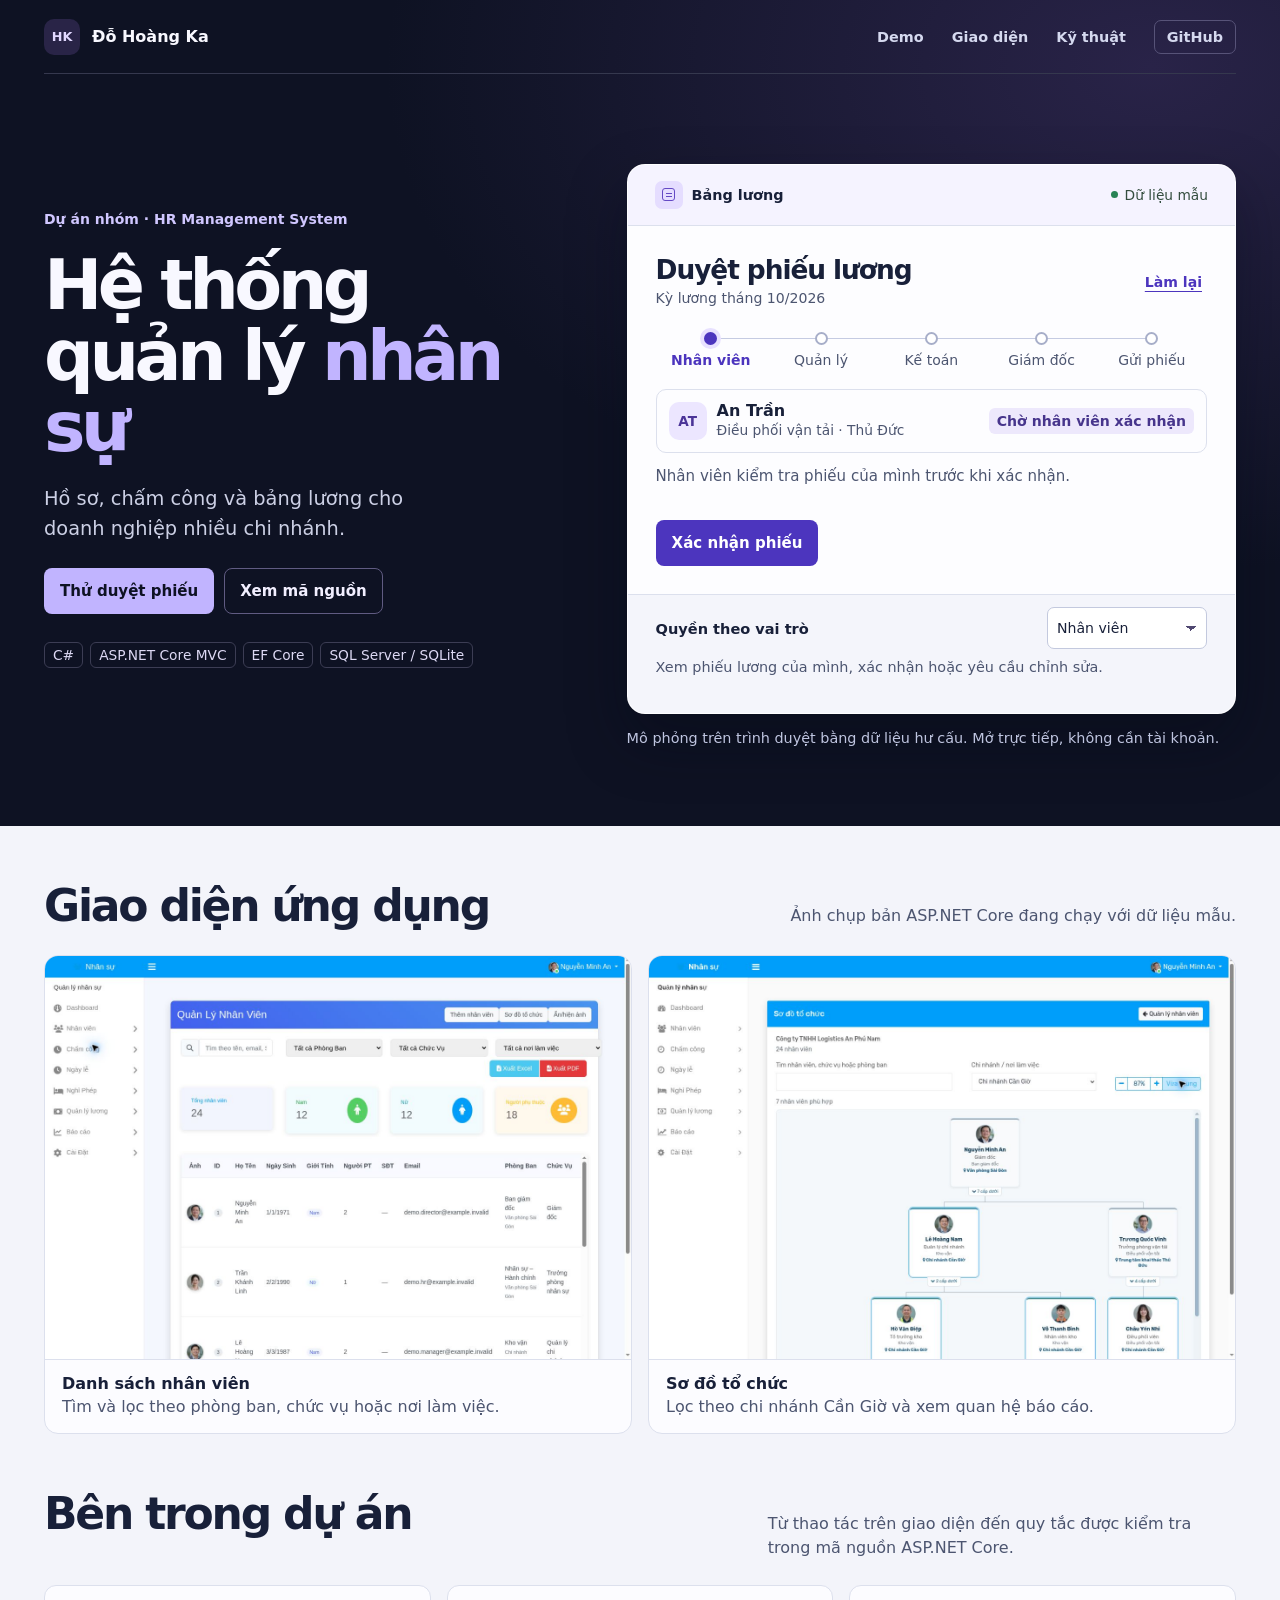
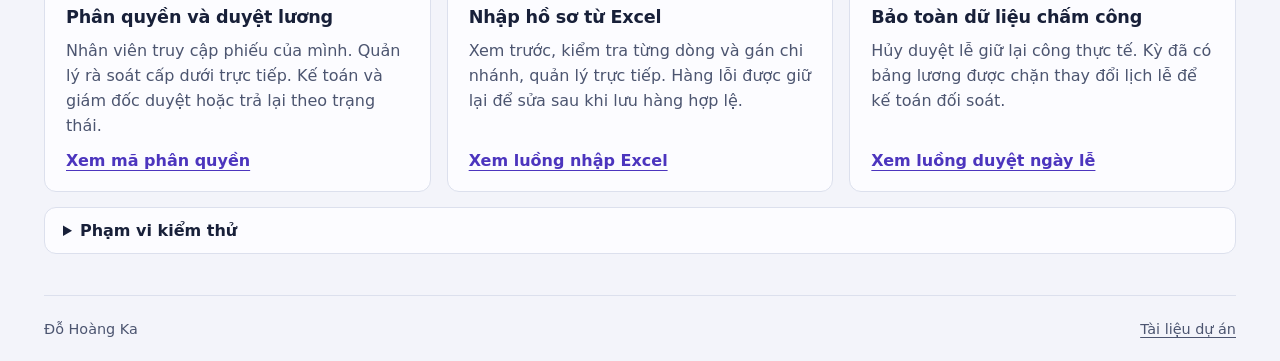
==== portfolio/index.html @ 3103de8d "Add redesigned CV portfolio and working HR screenshots" ====
<!doctype html>
<html lang="vi">
<head>
  <meta charset="utf-8">
  <meta name="viewport" content="width=device-width, initial-scale=1">
  <meta name="description" content="Dự án HR Management System của nhóm có Đỗ Hoàng Ka. Trải nghiệm luồng duyệt bảng lương và xem cách triển khai trên ASP.NET Core.">
  <meta name="theme-color" content="#0e1223">
  <title>HR Management System · Đỗ Hoàng Ka</title>
  <link rel="stylesheet" href="./style.css">
  <script defer src="./demo.js"></script>
</head>
<body>
  <a class="skip" href="#main">Đến nội dung</a>
  <div class="intro">
    <header class="topbar wrap">
      <a class="signature" href="#main"><span aria-hidden="true">HK</span> Đỗ Hoàng Ka</a>
      <nav aria-label="Điều hướng">
        <a href="#demo">Demo</a>
        <a href="#screens">Giao diện</a>
        <a href="#technical">Kỹ thuật</a>
        <a class="nav-source" href="https://github.com/KAHOCCODE/HRManagementSystem/tree/fix/hr-role-audit">GitHub</a>
      </nav>
    </header>

    <main class="hero wrap" id="main">
      <section class="project" aria-labelledby="title">
        <p class="eyebrow">Dự án nhóm · HR Management System</p>
        <h1 id="title">Hệ thống<br>quản lý <span>nhân sự</span></h1>
        <p class="lead">Hồ sơ, chấm công và bảng lương cho doanh nghiệp nhiều chi nhánh.</p>
        <div class="actions">
          <a class="button primary" href="#advance">Thử duyệt phiếu</a>
          <a class="button outlined" href="https://github.com/KAHOCCODE/HRManagementSystem/tree/fix/hr-role-audit">Xem mã nguồn</a>
        </div>
        <ul class="stack" aria-label="Công nghệ">
          <li>C#</li><li>ASP.NET Core MVC</li><li>EF Core</li><li>SQL Server / SQLite</li>
        </ul>
      </section>

      <section class="console" id="demo" aria-labelledby="demo-title">
        <div class="console-top">
          <h2 id="demo-title"><span class="app-icon" aria-hidden="true"><i></i></span> Bảng lương</h2>
          <span class="sample"><span aria-hidden="true"></span> Dữ liệu mẫu</span>
        </div>
        <div class="console-body">
          <div class="console-heading">
            <div><h3>Duyệt phiếu lương</h3><p>Kỳ lương tháng 10/2026</p></div>
            <button class="text-button" type="button" id="restart">Làm lại</button>
          </div>
          <ol class="steps" aria-label="Các bước duyệt lương" id="steps">
            <li aria-current="step"><span class="step-dot" aria-hidden="true"></span>Nhân viên</li>
            <li><span class="step-dot" aria-hidden="true"></span>Quản lý</li>
            <li><span class="step-dot" aria-hidden="true"></span>Kế toán</li>
            <li><span class="step-dot" aria-hidden="true"></span>Giám đốc</li>
            <li><span class="step-dot" aria-hidden="true"></span>Gửi phiếu</li>
          </ol>
          <div class="pay-card">
            <div class="person"><span class="avatar" aria-hidden="true">AT</span><div><strong>An Trần</strong><p>Điều phối vận tải · Thủ Đức</p></div></div>
            <span class="status" id="status">Chờ nhân viên xác nhận</span>
          </div>
          <p id="transition-note" class="transition" aria-live="polite">Nhân viên kiểm tra phiếu của mình trước khi xác nhận.</p>
          <div class="actions controls">
            <button class="button primary" type="button" id="advance">Xác nhận phiếu</button>
            <button class="button secondary" type="button" id="send-back" hidden>Trả lại</button>
          </div>
        </div>
        <div class="role-panel">
          <label for="role">Quyền theo vai trò</label>
          <select id="role"><option value="employee">Nhân viên</option><option value="manager">Quản lý trực tiếp</option><option value="payroll">Kế toán lương</option><option value="director">Giám đốc</option><option value="hr">Nhân sự</option></select>
          <p id="role-description" aria-live="polite">Xem phiếu lương của mình, xác nhận hoặc yêu cầu chỉnh sửa.</p>
        </div>
      </section>
      <p class="demo-caption">Mô phỏng trên trình duyệt bằng dữ liệu hư cấu. Mở trực tiếp, không cần tài khoản.</p>
    </main>
  </div>

  <section class="gallery wrap" id="screens" aria-labelledby="screens-title">
    <div class="section-header">
      <h2 id="screens-title">Giao diện ứng dụng</h2>
      <p>Ảnh chụp bản ASP.NET Core đang chạy với dữ liệu mẫu.</p>
    </div>
    <div class="screens-grid">
      <figure>
        <a href="./screenshots/employees.jpg" target="_blank" rel="noopener">
          <img src="./screenshots/employees.jpg" width="1348" height="926" loading="lazy" alt="Mở ảnh danh sách nhân viên, có bộ lọc phòng ban, chức vụ và nơi làm việc">
        </a>
        <figcaption><strong>Danh sách nhân viên</strong><span>Tìm và lọc theo phòng ban, chức vụ hoặc nơi làm việc.</span></figcaption>
      </figure>
      <figure>
        <a href="./screenshots/organization.jpg" target="_blank" rel="noopener">
          <img src="./screenshots/organization.jpg" width="1348" height="926" loading="lazy" alt="Mở ảnh sơ đồ phân cấp đã lọc theo chi nhánh Cần Giờ">
        </a>
        <figcaption><strong>Sơ đồ tổ chức</strong><span>Lọc theo chi nhánh Cần Giờ và xem quan hệ báo cáo.</span></figcaption>
      </figure>
    </div>
  </section>

  <section class="technical wrap" id="technical" aria-labelledby="technical-title">
    <div class="section-header">
      <h2 id="technical-title">Bên trong dự án</h2>
      <p>Từ thao tác trên giao diện đến quy tắc được kiểm tra trong mã nguồn ASP.NET Core.</p>
    </div>
    <div class="notes-grid">
      <article>
        <h3>Phân quyền và duyệt lương</h3>
        <p>Nhân viên truy cập phiếu của mình. Quản lý rà soát cấp dưới trực tiếp. Kế toán và giám đốc duyệt hoặc trả lại theo trạng thái.</p>
        <a href="https://github.com/KAHOCCODE/HRManagementSystem/blob/fix/hr-role-audit/HRManagementSystem/Authorization/PayrollAccess.cs">Xem mã phân quyền</a>
      </article>
      <article>
        <h3>Nhập hồ sơ từ Excel</h3>
        <p>Xem trước, kiểm tra từng dòng và gán chi nhánh, quản lý trực tiếp. Hàng lỗi được giữ lại để sửa sau khi lưu hàng hợp lệ.</p>
        <a href="https://github.com/KAHOCCODE/HRManagementSystem/blob/fix/hr-role-audit/HRManagementSystem/Controllers/EmployeeImportController.cs">Xem luồng nhập Excel</a>
      </article>
      <article>
        <h3>Bảo toàn dữ liệu chấm công</h3>
        <p>Hủy duyệt lễ giữ lại công thực tế. Kỳ đã có bảng lương được chặn thay đổi lịch lễ để kế toán đối soát.</p>
        <a href="https://github.com/KAHOCCODE/HRManagementSystem/blob/fix/hr-role-audit/HRManagementSystem/ApiControllers/HolidayManagerApiController.cs">Xem luồng duyệt ngày lễ</a>
      </article>
    </div>
    <details class="project-note">
      <summary>Phạm vi kiểm thử</summary>
      <p>Ứng dụng được kiểm tra trên cơ sở dữ liệu mẫu với 81 lượt mở trang theo 5 vai trò. Các luồng gồm nhập Excel, duyệt ngày lễ và duyệt lương. Đổi chi nhánh hoặc mức lương giữa tháng hiện cần kế toán đối soát trước khi tính.</p>
    </details>
  </section>
  <footer class="wrap footer"><span>Đỗ Hoàng Ka</span><a href="https://github.com/KAHOCCODE/HRManagementSystem/tree/fix/hr-role-audit#portfolio-walkthrough">Tài liệu dự án</a></footer>
</body>
</html>
---- portfolio/style.css ----
:root {
  color-scheme: light;
  font-family: "Segoe UI", system-ui, sans-serif;
  --page: #f3f4fa;
  --navy: #0e1223;
  --ink: #182039;
  --muted: #4c5570;
  --line: #dce0ed;
  --violet: #4c35be;
  --lilac: #c1b4ff;
  background: var(--page);
  color: var(--ink);
}
* { box-sizing: border-box; }
[hidden] { display: none !important; }
body { margin: 0; }
a { color: inherit; text-underline-offset: .24em; }
button, select { font: inherit; }
button { cursor: pointer; }
p { line-height: 1.56; }
:focus-visible { outline: 3px solid #8b65f2; outline-offset: 4px; }
.skip { position: absolute; left: 12px; top: -90px; z-index: 2; background: white; color: var(--ink); padding: 12px 16px; }
.skip:focus { top: 12px; }
.wrap { width: min(1240px, calc(100% - 88px)); margin-inline: auto; }

.intro {
  color: #f8f8ff;
  background: radial-gradient(ellipse at 90% 8%, #292348 0%, transparent 47%), var(--navy);
}
.topbar, .footer { display: flex; align-items: center; justify-content: space-between; gap: 18px; }
.topbar { min-height: 74px; border-bottom: 1px solid #35384e; }
.signature, nav { display: flex; align-items: center; gap: 12px; }
.signature { white-space: nowrap; font-weight: 720; text-decoration: none; }
.signature > span { display: grid; place-items: center; width: 36px; height: 36px; border-radius: 10px; background: #292447; color: #e1d8ff; font-size: .8rem; }
nav { gap: clamp(12px, 3vw, 28px); }
nav a { color: #d5d9ef; text-decoration: none; font-size: .9rem; font-weight: 600; }
nav a:hover { color: white; text-decoration: underline; }
.nav-source { border: 1px solid #575378; border-radius: 7px; padding: 8px 12px; }

.hero { display: grid; grid-template-columns: minmax(0, .83fr) minmax(0, 1fr); column-gap: clamp(30px, 6vw, 92px); align-items: center; padding-block: clamp(50px, 7vw, 96px) clamp(43px, 6vw, 77px); }
.project { padding-block: 12px; }
.eyebrow { color: #d0c7ff; margin: 0 0 18px; font-size: .875rem; font-weight: 650; }
h1, h2, h3, .person p { margin: 0; }
h1 { font-size: clamp(3.25rem, 5.45vw, 5.4rem); font-weight: 780; letter-spacing: -.065em; line-height: 1.02; }
h1 span { color: var(--lilac); }
.lead { max-width: 31ch; margin-block: 22px 24px; color: #ccd0e5; font-size: clamp(1.02rem, 1.55vw, 1.21rem); }
.actions { display: flex; flex-wrap: wrap; gap: 10px; align-items: center; }
.button { display: inline-flex; justify-content: center; align-items: center; min-height: 46px; border: 1px solid transparent; border-radius: 8px; padding: 10px 15px; font-weight: 680; font-size: .94rem; text-decoration: none; }
.project .primary { background: var(--lilac); color: var(--navy); }
.project .primary:hover { background: #d5cbff; }
.outlined { color: #f2efff; border-color: #605b82; background: transparent; }
.outlined:hover { background: #28233e; }
.stack { margin: 28px 0 0; padding: 0; list-style: none; display: flex; flex-wrap: wrap; gap: 7px; }
.stack li { color: #ddd9f4; border: 1px solid #3c3d54; border-radius: 6px; padding: 4px 8px; font-size: .86rem; }

.console { min-width: 0; color: var(--ink); background: #fdfdff; border: 1px solid #ffffff45; border-radius: 18px; overflow: hidden; box-shadow: 0 26px 58px #0608175e; scroll-margin-top: 18px; }
.console-top, .console-heading, .pay-card, .person, .sample { display: flex; align-items: center; }
.console-top, .console-heading, .pay-card { justify-content: space-between; gap: 14px; }
.console-top { min-height: 61px; padding-inline: clamp(16px, 3vw, 27px); border-bottom: 1px solid var(--line); background: #f5f3ff; }
.console-top h2 { display: inline-flex; align-items: center; gap: 9px; font-size: .9rem; font-weight: 720; }
.app-icon { display: grid; place-items: center; width: 28px; height: 28px; background: #e5ddff; border-radius: 7px; }
.app-icon i { display: block; width: 13px; height: 13px; border: 1.5px solid #6449c5; border-radius: 3px; }
.app-icon i::after { content: ""; display: block; width: 6px; margin: 4px auto 0; border-top: 1.5px solid #6449c5; box-shadow: 0 3px #6449c5; }
.sample { color: #344d3f; gap: 7px; font-size: .86rem; white-space: nowrap; }
.sample span { width: 7px; height: 7px; border-radius: 50%; background: #288355; }
.console-body, .role-panel { padding: clamp(17px, 3vw, 28px); }
.console-heading h3 { font-size: clamp(1.25rem, 2.2vw, 1.65rem); letter-spacing: -.04em; }
.console-heading p { color: var(--muted); margin: 3px 0 0; font-size: .88rem; }
.text-button { background: none; border: 0; color: var(--violet); font-size: .88rem; font-weight: 650; min-height: 44px; padding: 5px; text-decoration: underline; text-underline-offset: 4px; white-space: nowrap; }

.steps { margin: 22px 0 20px; padding: 0; list-style: none; display: grid; grid-template-columns: repeat(5, minmax(0, 1fr)); }
.steps li { position: relative; display: flex; flex-direction: column; align-items: center; text-align: center; gap: 7px; padding-inline: 2px; color: var(--muted); font-size: .875rem; line-height: 1.23; }
.step-dot { position: relative; z-index: 1; display: block; width: 13px; height: 13px; border: 2px solid #a7aec9; border-radius: 50%; background: white; }
.steps li:not(:last-child)::after { position: absolute; top: 6px; left: 50%; width: 100%; height: 1px; content: ""; background: #c5cbe2; }
.steps li[aria-current] { color: var(--violet); font-weight: 730; }
.steps li[aria-current] .step-dot { border-color: var(--violet); background: var(--violet); box-shadow: 0 0 0 4px #e8e1ff; }
.steps li.is-complete .step-dot, .steps li.is-complete::after { background: var(--violet); border-color: var(--violet); }
.pay-card { padding: 11px 12px; border: 1px solid var(--line); border-radius: 10px; flex-wrap: wrap; }
.person { gap: 10px; }
.avatar { width: 38px; height: 38px; display: grid; place-items: center; flex: none; color: #4b3498; background: #ece6ff; border-radius: 10px; font-size: .85rem; font-weight: 750; }
.person p { color: var(--muted); font-size: .86rem; }
.status { display: inline-flex; align-items: center; padding: 5px 8px; color: #47358c; background: #ede8fc; border-radius: 6px; font-size: .88rem; font-weight: 670; }
.transition { margin: 12px 0; min-height: 2.85em; color: var(--muted); font-size: .94rem; }
.controls .primary { color: white; background: var(--violet); }
.controls .primary:hover { background: #3c299b; }
.controls .primary:disabled { opacity: .68; cursor: default; }
.secondary { color: var(--ink); border-color: #c7cde0; background: transparent; }
.secondary:hover { background: #ebe9f8; }

.role-panel { display: grid; grid-template-columns: minmax(0, 1fr) auto; align-items: center; gap: 7px 10px; padding-block: 12px 17px; background: #f4f5fb; border-top: 1px solid var(--line); }
.role-panel label { font-size: .91rem; font-weight: 700; }
.role-panel select { appearance: none; min-height: 42px; border-radius: 7px; border: 1px solid #c3c9de; padding: 7px 30px 7px 9px; color: var(--ink); font-size: .88rem; background: linear-gradient(45deg, transparent 50%, #504871 50%) right 15px center / 5px 5px no-repeat, linear-gradient(135deg, #504871 50%, transparent 50%) right 10px center / 5px 5px no-repeat, white; }
.role-panel p { grid-column: 1 / -1; min-height: 2.75em; margin: 0; color: var(--muted); font-size: .9rem; }
.demo-caption { grid-column: 2; margin: 13px 0 0; color: #bfc5e0; font-size: .9rem; }
.technical { padding-block: 54px 41px; }
.section-header { display: flex; justify-content: space-between; align-items: baseline; gap: 18px; margin-bottom: 24px; }
.section-header h2 { font-size: clamp(1.85rem, 4vw, 2.75rem); letter-spacing: -.05em; }
.section-header p { max-width: 46ch; margin: 0; color: var(--muted); }
.notes-grid { display: grid; grid-template-columns: repeat(3, 1fr); gap: 16px; }
.notes-grid article, .project-note { border: 1px solid var(--line); border-radius: 12px; background: #fcfcff; }
.notes-grid article { display: flex; flex-direction: column; gap: 12px; padding: 21px; }
.notes-grid article h3 { font-size: 1.1rem; letter-spacing: -.01em; }
.notes-grid article p, .project-note p { color: var(--muted); margin: 0; }
.notes-grid a { margin-top: auto; width: fit-content; color: var(--violet); font-weight: 660; }
.project-note { margin-top: 15px; }
.project-note summary { padding: 13px 18px; font-weight: 680; cursor: pointer; }
.project-note p { padding: 0 18px 15px; max-width: 92ch; }
.footer { min-height: 66px; border-top: 1px solid var(--line); color: var(--muted); font-size: .9rem; }
@media (max-width: 900px) {
  .wrap { width: calc(100% - 44px); }
  .hero { column-gap: 24px; }
  h1 { font-size: clamp(2.75rem, 6.25vw, 4rem); }
}
@media (max-width: 720px) {
  .hero { grid-template-columns: 1fr; row-gap: 18px; }
  .project { padding-top: 0; }
  .demo-caption { grid-column: 1; margin: 0; }
  .notes-grid { grid-template-columns: 1fr; }
  .section-header { display: block; }
  .section-header p { margin-top: 7px; }
}
@media (max-width: 420px) {
  .wrap { width: calc(100% - 28px); }
  .topbar { min-height: 62px; gap: 9px; }
  .signature { gap: 6px; }
  .signature > span { display: none; }
  nav { gap: 10px; }
  .nav-source { padding: 5px 7px; }
  .hero { padding-top: 36px; }
  .steps li { font-size: .78rem; }
}

.gallery { padding-top: 54px; }
.screens-grid { display: grid; grid-template-columns: repeat(2, minmax(0, 1fr)); gap: 16px; }
.screens-grid figure { margin: 0; overflow: hidden; border: 1px solid var(--line); border-radius: 14px; background: #fcfcff; }
.screens-grid a { display: block; }
.screens-grid img { display: block; width: 100%; height: auto; border-bottom: 1px solid var(--line); }
.screens-grid figcaption { padding: 14px 17px 17px; display: grid; gap: 4px; }
.screens-grid figcaption span { color: var(--muted); }
@media (max-width: 720px) {
  .screens-grid { grid-template-columns: 1fr; }
}
@media (max-width: 420px) {
  nav { gap: 7px; }
  nav a { font-size: .8rem; }
  .signature { font-size: .87rem; }
}
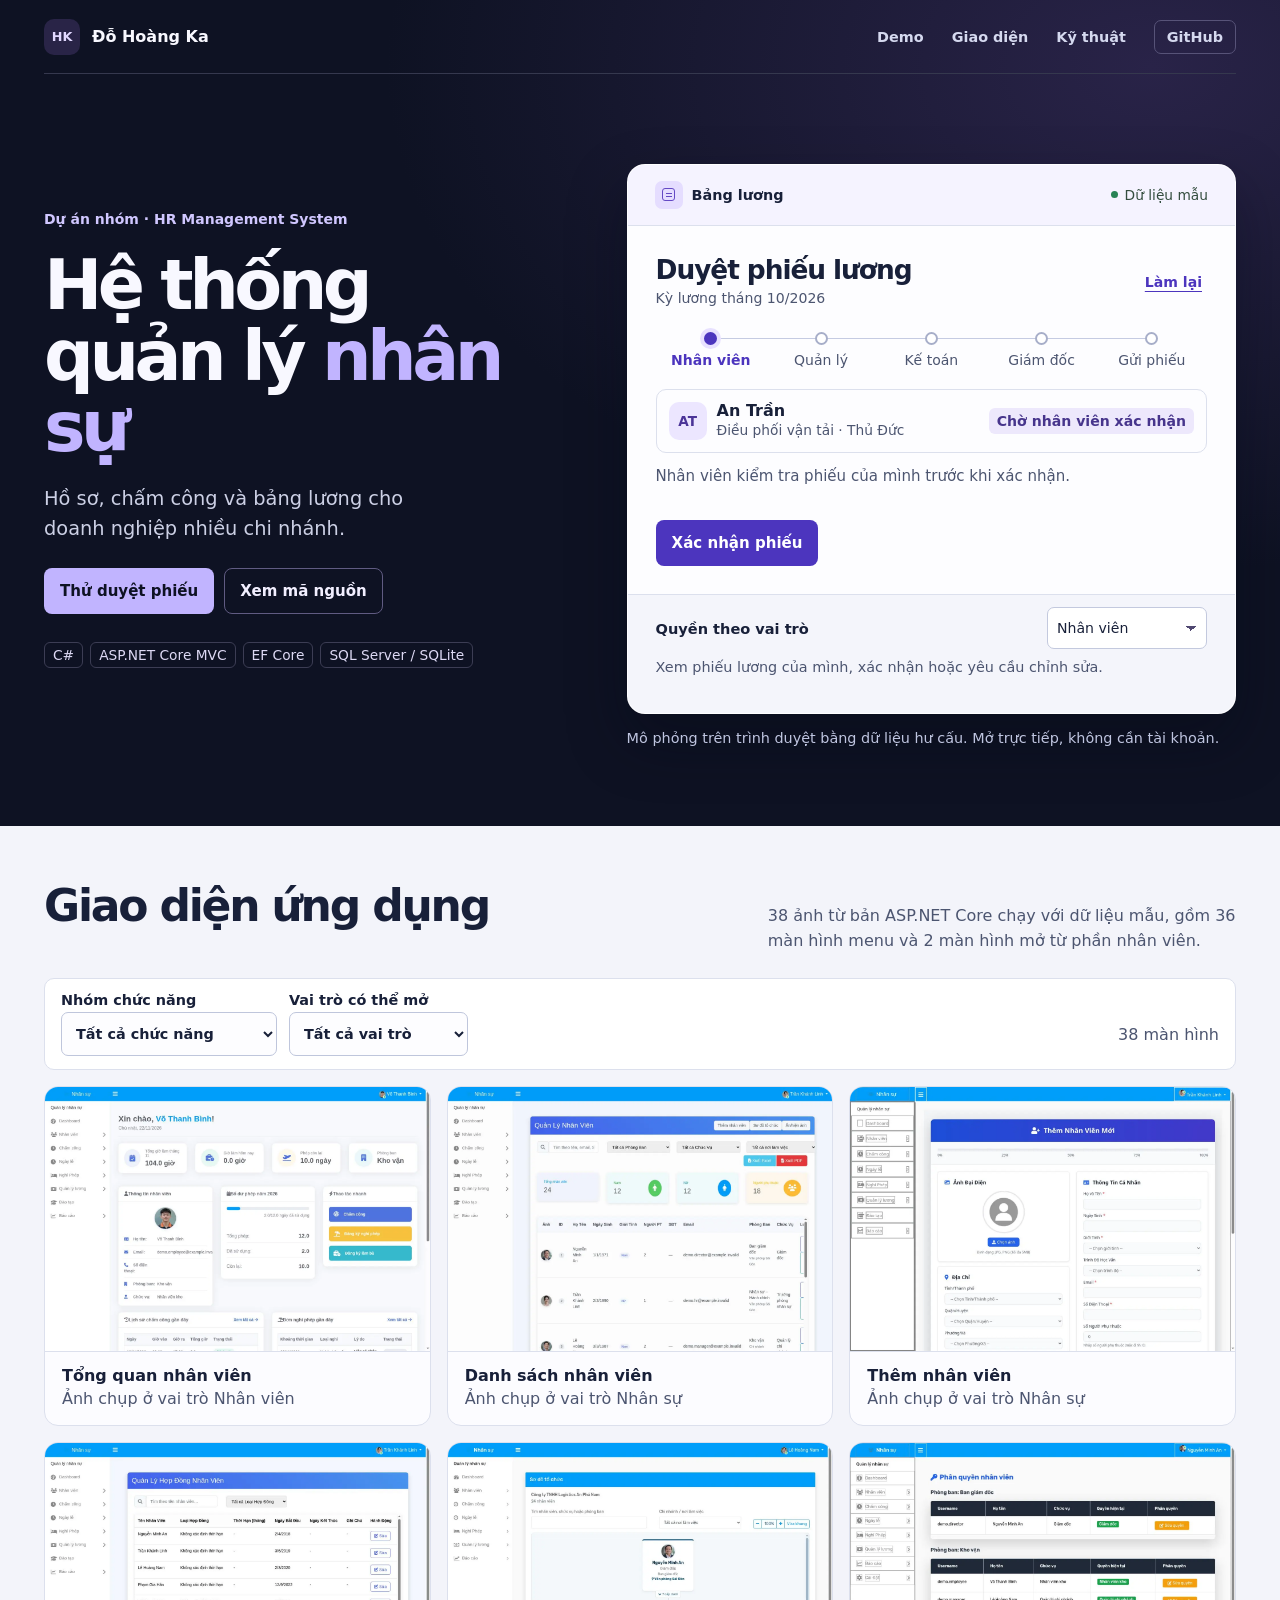
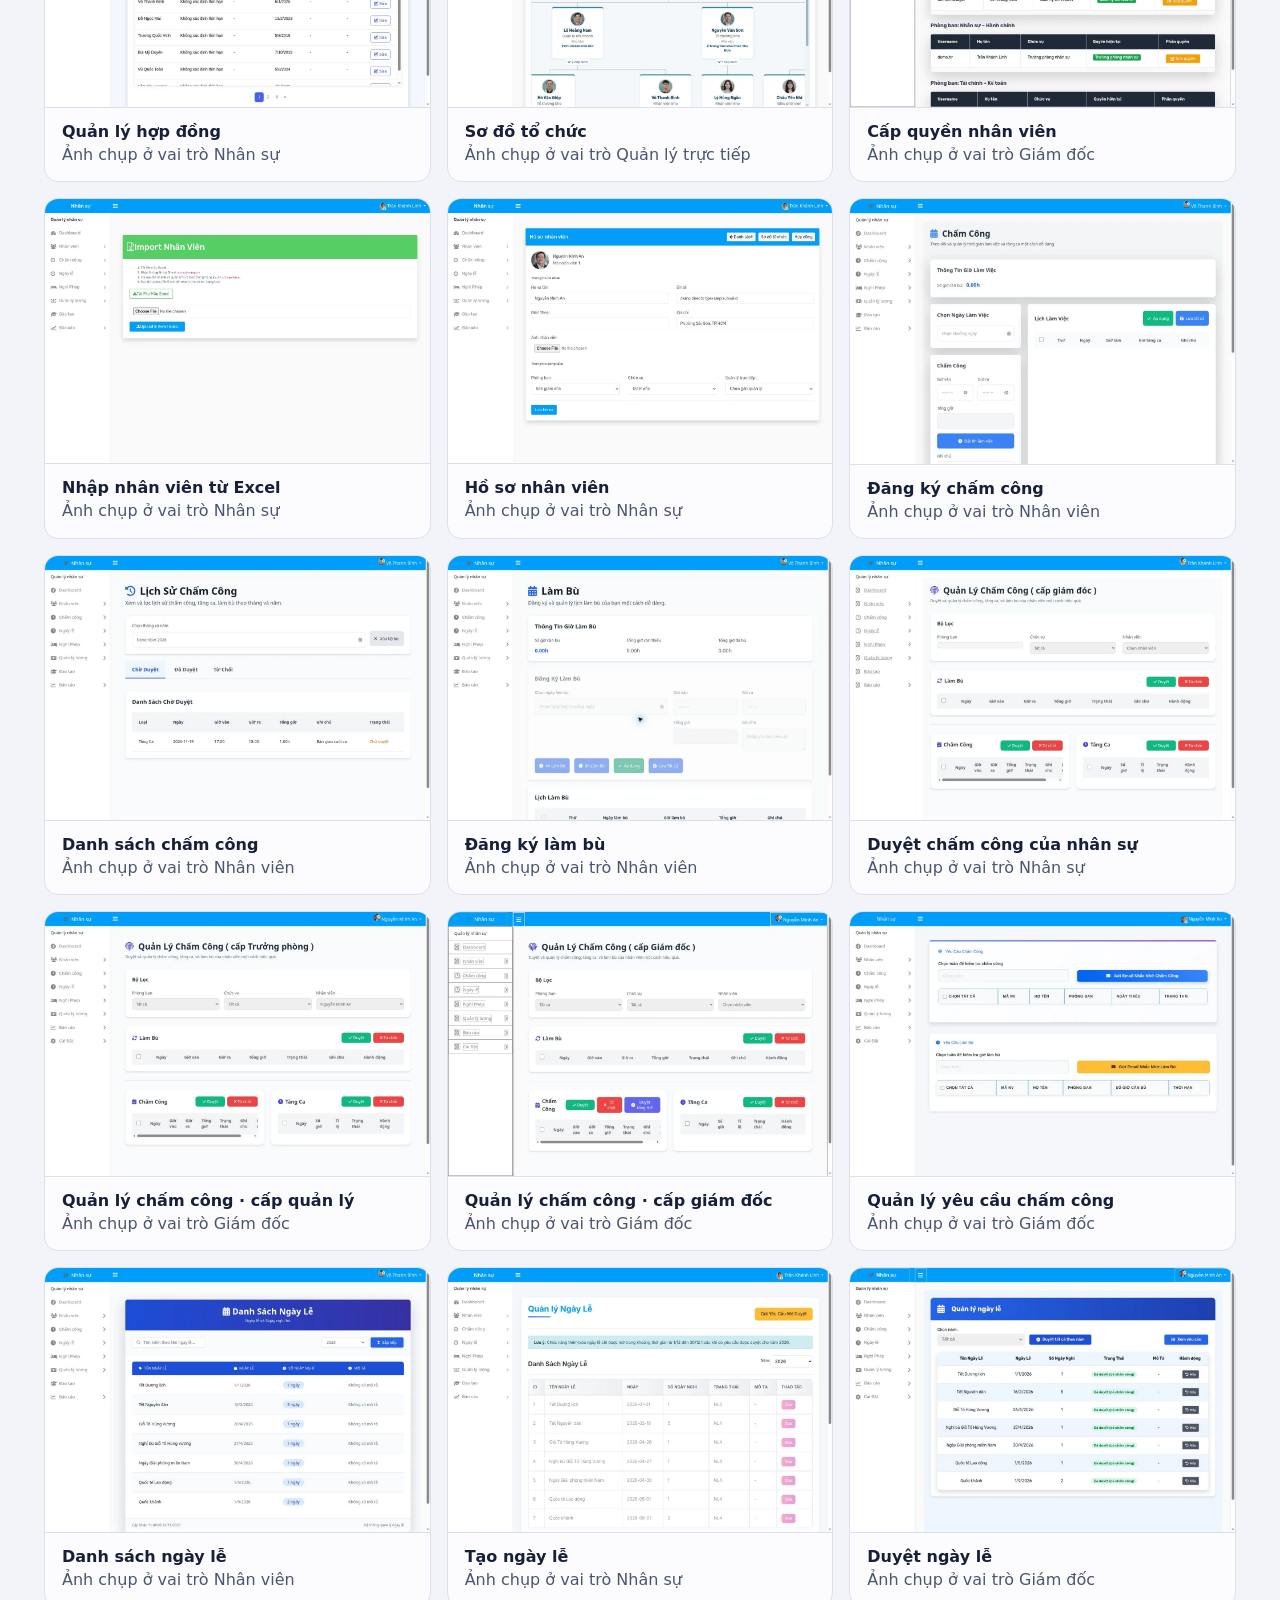
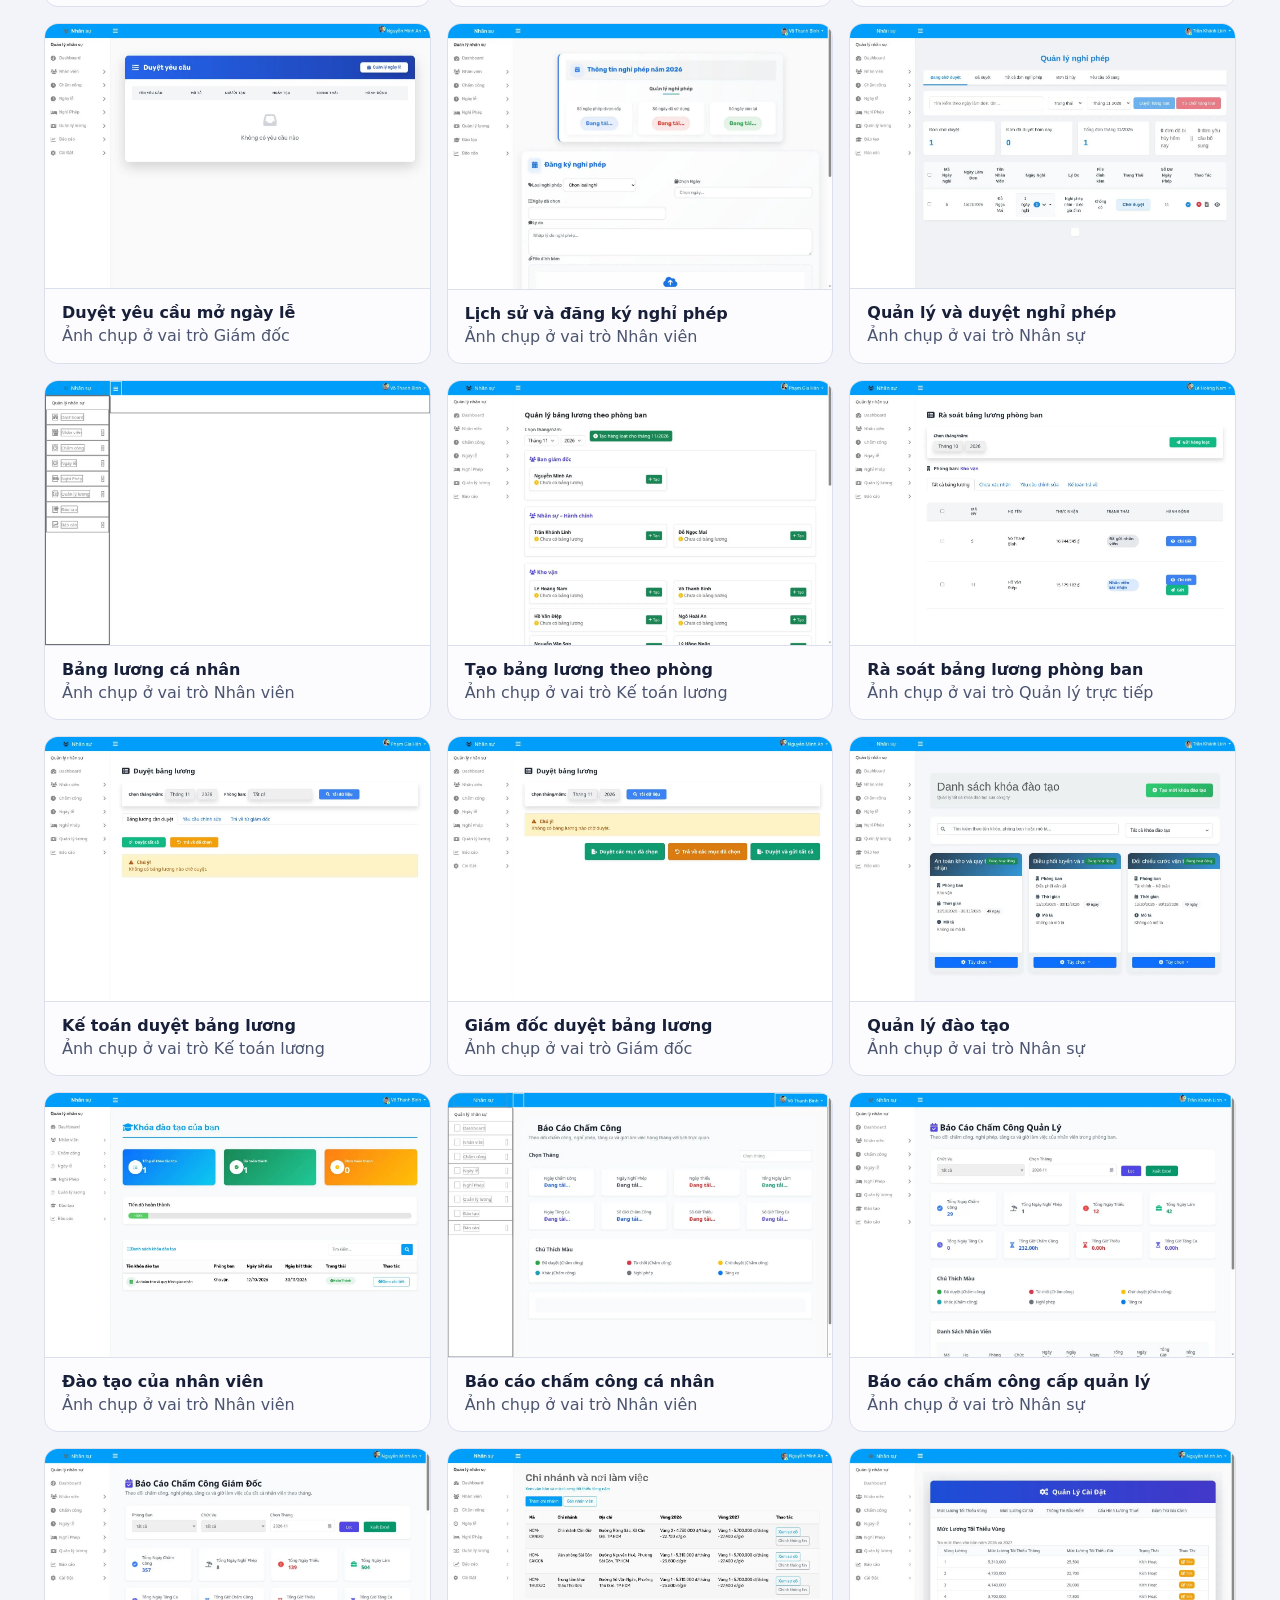
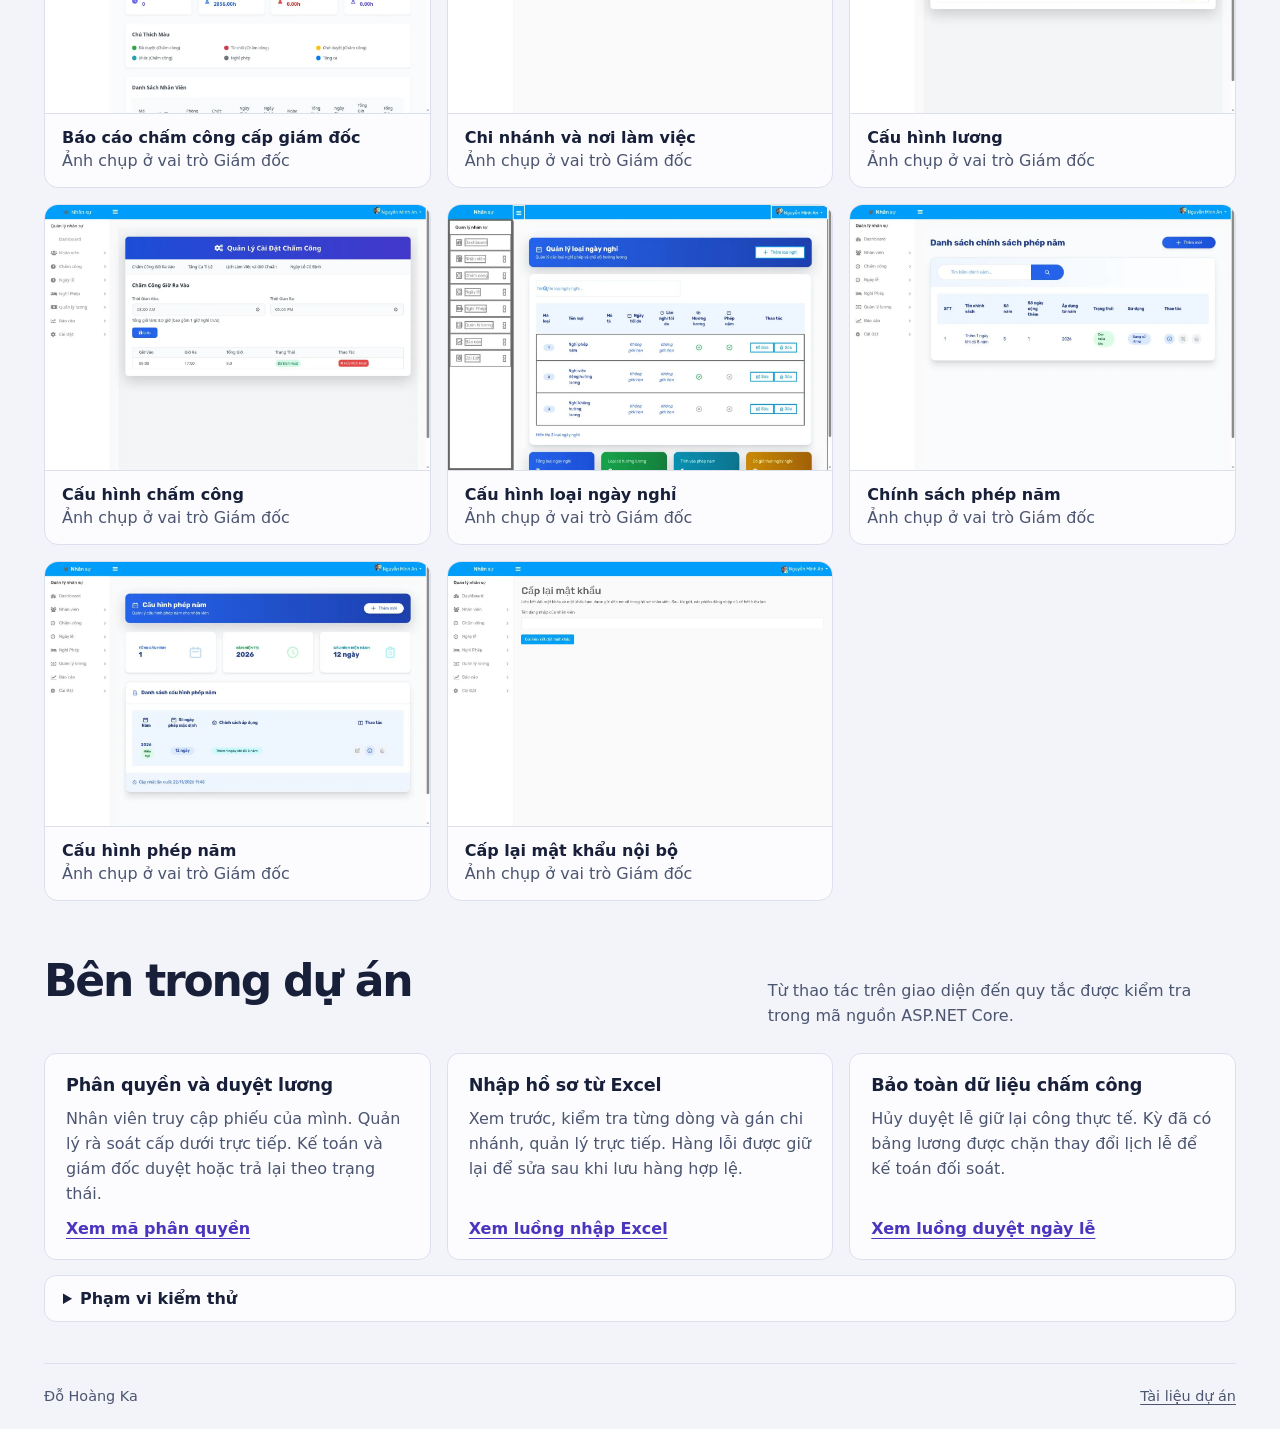
==== commit 48e6c835: "Document all HR menu screens in the CV portfolio" ====
--- a/portfolio/index.html
+++ b/portfolio/index.html
@@ -8,6 +8,8 @@
   <title>HR Management System · Đỗ Hoàng Ka</title>
   <link rel="stylesheet" href="./style.css">
   <script defer src="./demo.js"></script>
+  <script defer src="./catalog-data.js"></script>
+  <script defer src="./catalog.js"></script>
 </head>
 <body>
   <a class="skip" href="#main">Đến nội dung</a>
@@ -76,22 +78,32 @@
   <section class="gallery wrap" id="screens" aria-labelledby="screens-title">
     <div class="section-header">
       <h2 id="screens-title">Giao diện ứng dụng</h2>
-      <p>Ảnh chụp bản ASP.NET Core đang chạy với dữ liệu mẫu.</p>
+      <p>38 ảnh từ bản ASP.NET Core chạy với dữ liệu mẫu, gồm 36 màn hình menu và 2 màn hình mở từ phần nhân viên.</p>
     </div>
-    <div class="screens-grid">
-      <figure>
-        <a href="./screenshots/employees.jpg" target="_blank" rel="noopener">
-          <img src="./screenshots/employees.jpg" width="1348" height="926" loading="lazy" alt="Mở ảnh danh sách nhân viên, có bộ lọc phòng ban, chức vụ và nơi làm việc">
-        </a>
-        <figcaption><strong>Danh sách nhân viên</strong><span>Tìm và lọc theo phòng ban, chức vụ hoặc nơi làm việc.</span></figcaption>
-      </figure>
-      <figure>
-        <a href="./screenshots/organization.jpg" target="_blank" rel="noopener">
-          <img src="./screenshots/organization.jpg" width="1348" height="926" loading="lazy" alt="Mở ảnh sơ đồ phân cấp đã lọc theo chi nhánh Cần Giờ">
-        </a>
-        <figcaption><strong>Sơ đồ tổ chức</strong><span>Lọc theo chi nhánh Cần Giờ và xem quan hệ báo cáo.</span></figcaption>
-      </figure>
+    <div class="catalog-controls">
+      <label>Nhóm chức năng<select id="catalog-group">
+        <option value="">Tất cả chức năng</option>
+        <option value="overview">Tổng quan</option>
+        <option value="people">Nhân viên và tổ chức</option>
+        <option value="attendance">Chấm công và làm bù</option>
+        <option value="leave">Nghỉ phép và ngày lễ</option>
+        <option value="payroll">Bảng lương</option>
+        <option value="training">Đào tạo</option>
+        <option value="reports">Báo cáo</option>
+        <option value="settings">Cài đặt và quản trị</option>
+      </select></label>
+      <label>Vai trò có thể mở<select id="catalog-role">
+        <option value="">Tất cả vai trò</option>
+        <option value="employee">Nhân viên</option>
+        <option value="manager">Quản lý trực tiếp</option>
+        <option value="hr">Nhân sự</option>
+        <option value="payroll">Kế toán lương</option>
+        <option value="director">Giám đốc</option>
+      </select></label>
+      <p id="catalog-count" aria-live="polite"></p>
     </div>
+    <div class="screens-grid" id="catalog-results"></div>
+    <noscript><p>Bật JavaScript để dùng bộ lọc, hoặc mở <a href="https://github.com/KAHOCCODE/HRManagementSystem/tree/fix/hr-role-audit/portfolio#danh-mục-chức-năng">danh mục chức năng trên GitHub</a>.</p></noscript>
   </section>
 
   <section class="technical wrap" id="technical" aria-labelledby="technical-title">
--- a/portfolio/style.css
+++ b/portfolio/style.css
@@ -145,3 +145,16 @@
   nav a { font-size: .8rem; }
   .signature { font-size: .87rem; }
 }
+
+.catalog-controls { display: flex; flex-wrap: wrap; align-items: end; gap: 12px; padding: 13px 16px; margin-bottom: 16px; border: 1px solid var(--line); border-radius: 10px; background: white; }
+.catalog-controls label { display: grid; gap: 4px; font-size: .9rem; font-weight: 650; }
+.catalog-controls select { min-height: 44px; padding: 7px 10px; color: var(--ink); border: 1px solid #bfc6dc; border-radius: 7px; background: #fdfdff; }
+.catalog-controls p { margin: 0 0 8px auto; color: var(--muted); }
+.screens-grid { grid-template-columns: repeat(3, minmax(0, 1fr)); }
+@media (max-width: 960px) {
+  .screens-grid { grid-template-columns: repeat(2, minmax(0, 1fr)); }
+}
+@media (max-width: 580px) {
+  .screens-grid { grid-template-columns: 1fr; }
+  .catalog-controls p { width: 100%; margin: 0; }
+}
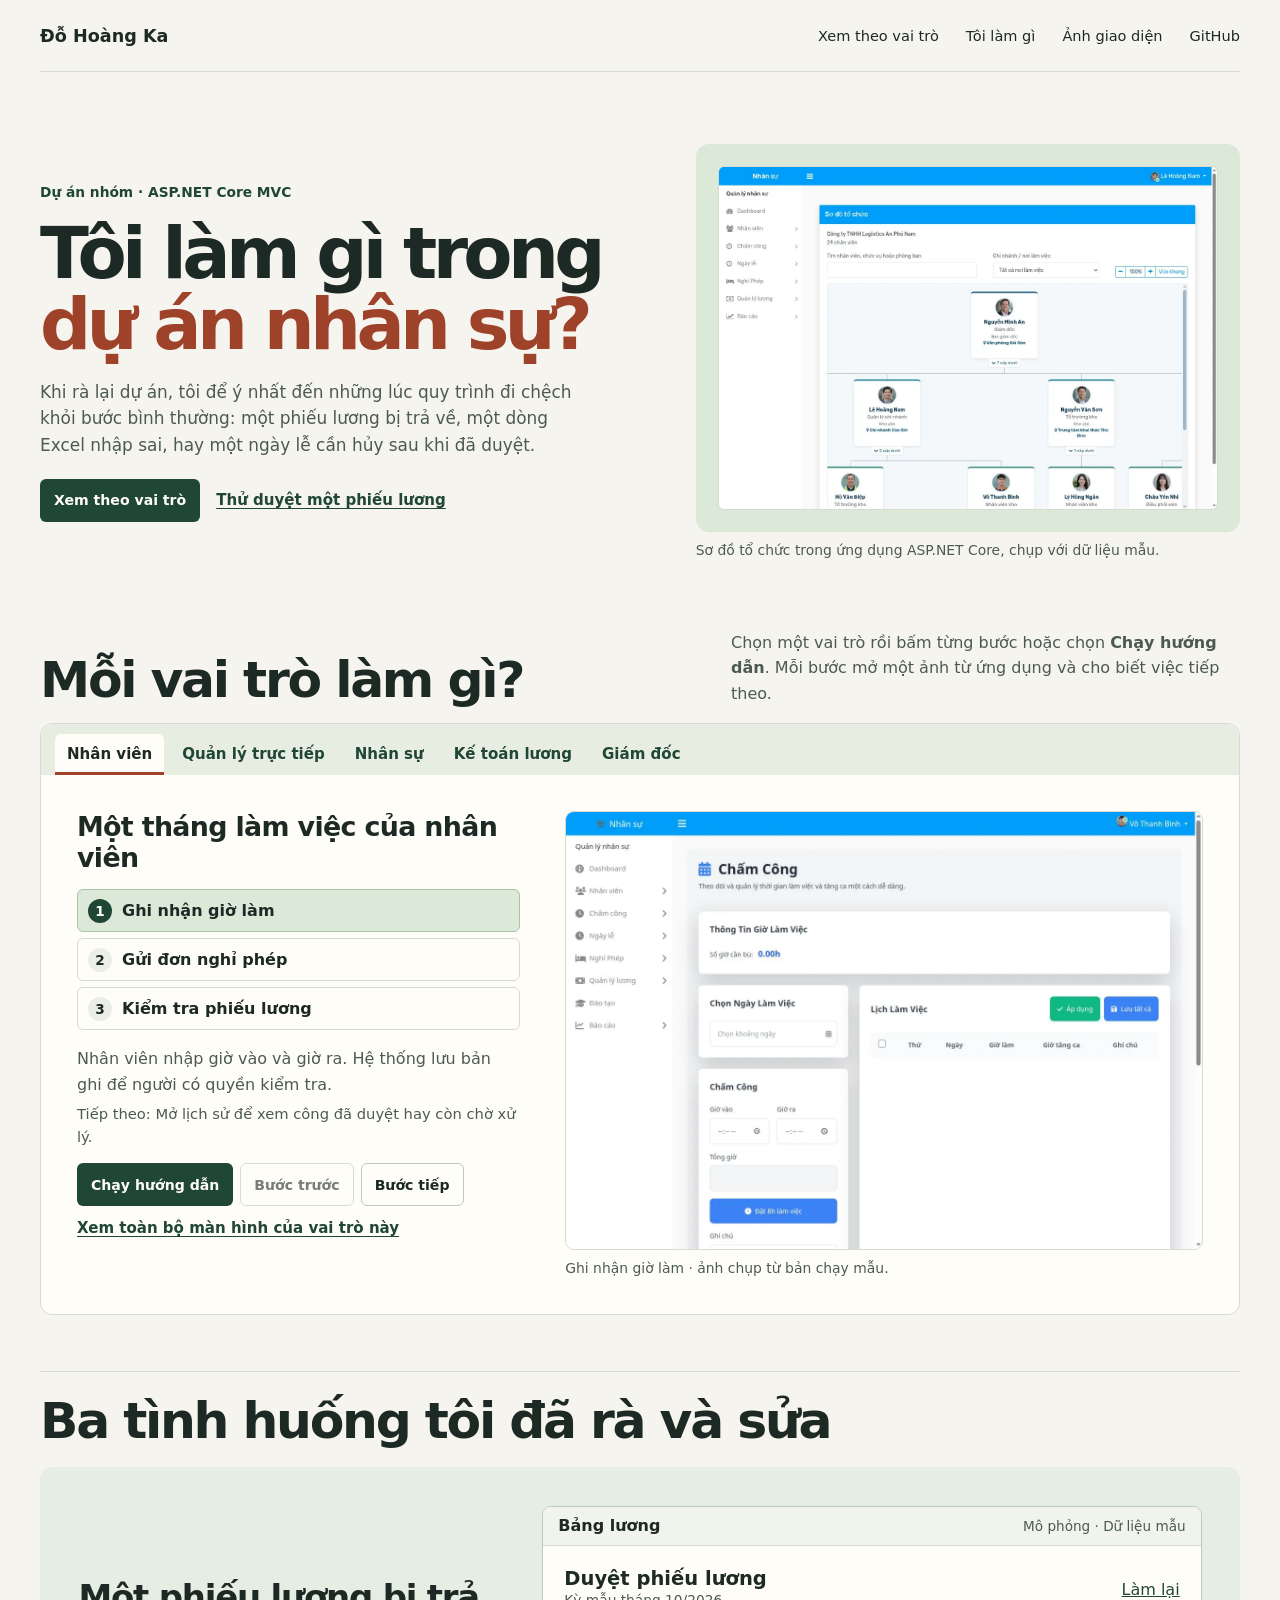
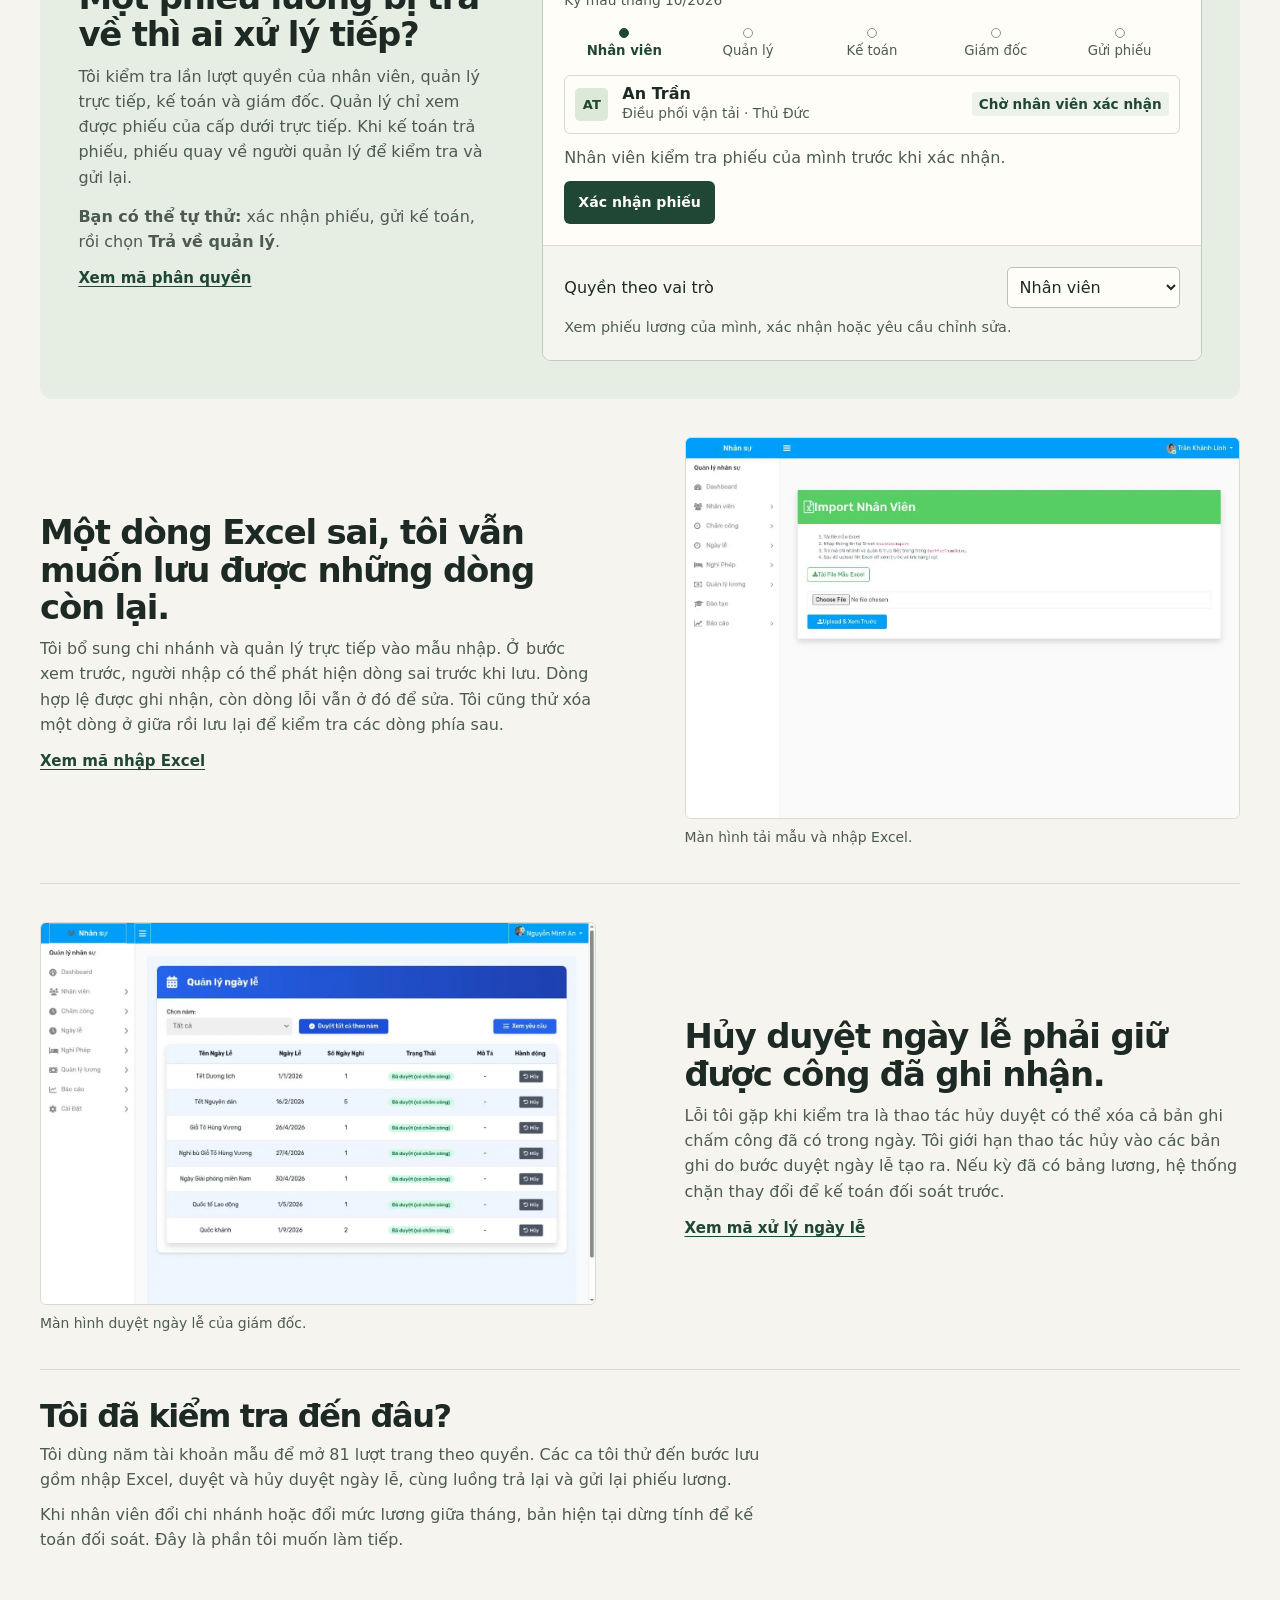
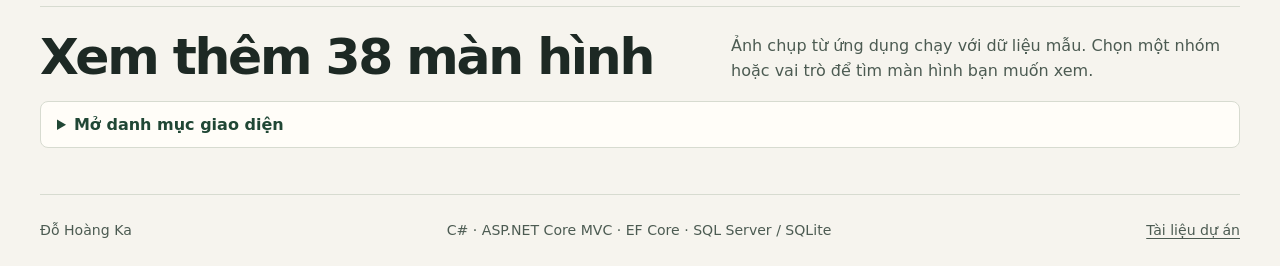
==== commit 5c045d6a: "Present HR workflows by role with guided steps" ====
--- a/portfolio/index.html
+++ b/portfolio/index.html
@@ -3,49 +3,104 @@
 <head>
   <meta charset="utf-8">
   <meta name="viewport" content="width=device-width, initial-scale=1">
-  <meta name="description" content="Dự án HR Management System của nhóm có Đỗ Hoàng Ka. Trải nghiệm luồng duyệt bảng lương và xem cách triển khai trên ASP.NET Core.">
-  <meta name="theme-color" content="#0e1223">
-  <title>HR Management System · Đỗ Hoàng Ka</title>
+  <meta name="description" content="Ghi chép của Đỗ Hoàng Ka về dự án nhóm quản lý nhân sự trên ASP.NET Core, từ phân quyền duyệt lương đến nhập hồ sơ Excel và bảo toàn dữ liệu chấm công.">
+  <meta name="theme-color" content="#f6f4ee">
+  <title>Đỗ Hoàng Ka — Dự án quản lý nhân sự</title>
   <link rel="stylesheet" href="./style.css">
   <script defer src="./demo.js"></script>
   <script defer src="./catalog-data.js"></script>
   <script defer src="./catalog.js"></script>
+  <script defer src="./walkthrough.js"></script>
 </head>
 <body>
   <a class="skip" href="#main">Đến nội dung</a>
-  <div class="intro">
-    <header class="topbar wrap">
-      <a class="signature" href="#main"><span aria-hidden="true">HK</span> Đỗ Hoàng Ka</a>
-      <nav aria-label="Điều hướng">
-        <a href="#demo">Demo</a>
-        <a href="#screens">Giao diện</a>
-        <a href="#technical">Kỹ thuật</a>
-        <a class="nav-source" href="https://github.com/KAHOCCODE/HRManagementSystem/tree/fix/hr-role-audit">GitHub</a>
-      </nav>
-    </header>
-
-    <main class="hero wrap" id="main">
-      <section class="project" aria-labelledby="title">
-        <p class="eyebrow">Dự án nhóm · HR Management System</p>
-        <h1 id="title">Hệ thống<br>quản lý <span>nhân sự</span></h1>
-        <p class="lead">Hồ sơ, chấm công và bảng lương cho doanh nghiệp nhiều chi nhánh.</p>
+  <header class="site-header wrap">
+    <a class="signature" href="#main">Đỗ Hoàng Ka</a>
+    <nav aria-label="Điều hướng">
+      <a href="#walkthrough">Xem theo vai trò</a>
+      <a href="#technical">Tôi làm gì</a>
+      <a href="#screens">Ảnh giao diện</a>
+      <a href="https://github.com/KAHOCCODE/HRManagementSystem/tree/fix/hr-role-audit">GitHub</a>
+    </nav>
+  </header>
+
+  <main id="main">
+    <section class="hero wrap" aria-labelledby="title">
+      <div class="hero-copy">
+        <p class="context">Dự án nhóm · ASP.NET Core MVC</p>
+        <h1 id="title">Tôi làm gì trong <em>dự án nhân sự?</em></h1>
+        <p class="lead">Khi rà lại dự án, tôi để ý nhất đến những lúc quy trình đi chệch khỏi bước bình thường: một phiếu lương bị trả về, một dòng Excel nhập sai, hay một ngày lễ cần hủy sau khi đã duyệt.</p>
         <div class="actions">
-          <a class="button primary" href="#advance">Thử duyệt phiếu</a>
-          <a class="button outlined" href="https://github.com/KAHOCCODE/HRManagementSystem/tree/fix/hr-role-audit">Xem mã nguồn</a>
-        </div>
-        <ul class="stack" aria-label="Công nghệ">
-          <li>C#</li><li>ASP.NET Core MVC</li><li>EF Core</li><li>SQL Server / SQLite</li>
-        </ul>
-      </section>
-
-      <section class="console" id="demo" aria-labelledby="demo-title">
+          <a class="button primary" href="#walkthrough">Xem theo vai trò</a>
+          <a class="text-link" href="#demo">Thử duyệt một phiếu lương</a>
+        </div>
+      </div>
+      <figure class="hero-shot">
+        <div class="image-frame">
+          <a href="./screenshots/functions/organization.webp">
+            <img src="./screenshots/functions/organization.webp" width="1348" height="926" alt="Sơ đồ tổ chức trong ứng dụng, hiển thị cấp quản lý và nhân viên theo nơi làm việc">
+          </a>
+        </div>
+        <figcaption>Sơ đồ tổ chức trong ứng dụng ASP.NET Core, chụp với dữ liệu mẫu.</figcaption>
+      </figure>
+    </section>
+
+    <section class="walkthrough wrap" id="walkthrough" aria-labelledby="walk-title">
+      <div class="section-heading">
+        <h2 id="walk-title">Mỗi vai trò làm gì?</h2>
+        <p>Chọn một vai trò rồi bấm từng bước hoặc chọn <strong>Chạy hướng dẫn</strong>. Mỗi bước mở một ảnh từ ứng dụng và cho biết việc tiếp theo.</p>
+      </div>
+      <div class="tour">
+        <div class="tour-tabs" role="tablist" aria-label="Vai trò trong hệ thống">
+          <button type="button" role="tab" id="tab-employee" data-tour-role="employee" aria-selected="true" aria-controls="tour-panel">Nhân viên</button>
+          <button type="button" role="tab" id="tab-manager" data-tour-role="manager" aria-selected="false" aria-controls="tour-panel" tabindex="-1">Quản lý trực tiếp</button>
+          <button type="button" role="tab" id="tab-hr" data-tour-role="hr" aria-selected="false" aria-controls="tour-panel" tabindex="-1">Nhân sự</button>
+          <button type="button" role="tab" id="tab-payroll" data-tour-role="payroll" aria-selected="false" aria-controls="tour-panel" tabindex="-1">Kế toán lương</button>
+          <button type="button" role="tab" id="tab-director" data-tour-role="director" aria-selected="false" aria-controls="tour-panel" tabindex="-1">Giám đốc</button>
+        </div>
+        <div class="tour-panel" id="tour-panel" role="tabpanel" aria-labelledby="tab-employee">
+          <div class="tour-guide">
+            <h3 id="tour-name"></h3>
+            <ol id="tour-steps" aria-label="Các bước của vai trò"></ol>
+            <div id="tour-description" aria-live="polite">
+              <p id="tour-note"></p>
+              <p id="tour-next"></p>
+            </div>
+            <div class="tour-controls">
+              <button type="button" id="tour-play" class="button primary">Chạy hướng dẫn</button>
+              <button type="button" id="tour-previous" class="button neutral">Bước trước</button>
+              <button type="button" id="tour-forward" class="button neutral">Bước tiếp</button>
+            </div>
+            <a class="text-link" id="tour-all" href="#screens">Xem toàn bộ màn hình của vai trò này</a>
+          </div>
+          <figure class="tour-shot">
+            <a id="tour-image-link" href="./screenshots/functions/attendance.webp"><img id="tour-image" src="./screenshots/functions/attendance.webp" width="1348" height="926" alt="Màn hình đăng ký chấm công" loading="lazy"></a>
+            <figcaption id="tour-caption">Ảnh chụp ứng dụng với dữ liệu mẫu.</figcaption>
+          </figure>
+        </div>
+      </div>
+    </section>
+
+    <section class="work wrap" id="technical" aria-labelledby="technical-title">
+      <div class="section-intro">
+        <h2 id="technical-title">Ba tình huống tôi đã rà và sửa</h2>
+      </div>
+
+      <article class="pay-story" aria-labelledby="pay-title">
+        <div class="pay-copy">
+          <h3 id="pay-title">Một phiếu lương bị trả về thì ai xử lý tiếp?</h3>
+          <p>Tôi kiểm tra lần lượt quyền của nhân viên, quản lý trực tiếp, kế toán và giám đốc. Quản lý chỉ xem được phiếu của cấp dưới trực tiếp. Khi kế toán trả phiếu, phiếu quay về người quản lý để kiểm tra và gửi lại.</p>
+          <p><strong>Bạn có thể tự thử:</strong> xác nhận phiếu, gửi kế toán, rồi chọn <strong>Trả về quản lý</strong>.</p>
+          <a class="text-link" href="https://github.com/KAHOCCODE/HRManagementSystem/blob/fix/hr-role-audit/HRManagementSystem/Authorization/PayrollAccess.cs">Xem mã phân quyền</a>
+        </div>
+        <section class="console" id="demo" aria-labelledby="demo-title">
         <div class="console-top">
           <h2 id="demo-title"><span class="app-icon" aria-hidden="true"><i></i></span> Bảng lương</h2>
-          <span class="sample"><span aria-hidden="true"></span> Dữ liệu mẫu</span>
+          <span class="sample">Mô phỏng · Dữ liệu mẫu</span>
         </div>
         <div class="console-body">
           <div class="console-heading">
-            <div><h3>Duyệt phiếu lương</h3><p>Kỳ lương tháng 10/2026</p></div>
+            <div><h3>Duyệt phiếu lương</h3><p>Kỳ mẫu tháng 10/2026</p></div>
             <button class="text-button" type="button" id="restart">Làm lại</button>
           </div>
           <ol class="steps" aria-label="Các bước duyệt lương" id="steps">
@@ -71,68 +126,85 @@
           <p id="role-description" aria-live="polite">Xem phiếu lương của mình, xác nhận hoặc yêu cầu chỉnh sửa.</p>
         </div>
       </section>
-      <p class="demo-caption">Mô phỏng trên trình duyệt bằng dữ liệu hư cấu. Mở trực tiếp, không cần tài khoản.</p>
-    </main>
-  </div>
-
-  <section class="gallery wrap" id="screens" aria-labelledby="screens-title">
+      </article>
+
+      <article class="story" aria-labelledby="excel-title">
+        <div>
+          <h3 id="excel-title">Một dòng Excel sai, tôi vẫn muốn lưu được những dòng còn lại.</h3>
+          <p>Tôi bổ sung chi nhánh và quản lý trực tiếp vào mẫu nhập. Ở bước xem trước, người nhập có thể phát hiện dòng sai trước khi lưu. Dòng hợp lệ được ghi nhận, còn dòng lỗi vẫn ở đó để sửa. Tôi cũng thử xóa một dòng ở giữa rồi lưu lại để kiểm tra các dòng phía sau.</p>
+          <a class="text-link" href="https://github.com/KAHOCCODE/HRManagementSystem/blob/fix/hr-role-audit/HRManagementSystem/Controllers/EmployeeImportController.cs">Xem mã nhập Excel</a>
+        </div>
+        <figure>
+          <a href="./screenshots/functions/employee-import.webp">
+            <img src="./screenshots/functions/employee-import.webp" width="1363" height="936" loading="lazy" alt="Màn hình tải mẫu và nhập hồ sơ nhân viên từ Excel">
+          </a>
+          <figcaption>Màn hình tải mẫu và nhập Excel.</figcaption>
+        </figure>
+      </article>
+
+      <article class="story story-reverse" aria-labelledby="holiday-title">
+        <div>
+          <h3 id="holiday-title">Hủy duyệt ngày lễ phải giữ được công đã ghi nhận.</h3>
+          <p>Lỗi tôi gặp khi kiểm tra là thao tác hủy duyệt có thể xóa cả bản ghi chấm công đã có trong ngày. Tôi giới hạn thao tác hủy vào các bản ghi do bước duyệt ngày lễ tạo ra. Nếu kỳ đã có bảng lương, hệ thống chặn thay đổi để kế toán đối soát trước.</p>
+          <a class="text-link" href="https://github.com/KAHOCCODE/HRManagementSystem/blob/fix/hr-role-audit/HRManagementSystem/ApiControllers/HolidayManagerApiController.cs">Xem mã xử lý ngày lễ</a>
+        </div>
+        <figure>
+          <a href="./screenshots/functions/holiday-approval.webp">
+            <img src="./screenshots/functions/holiday-approval.webp" width="1348" height="926" loading="lazy" alt="Màn hình quản lý và duyệt ngày lễ trong ứng dụng">
+          </a>
+          <figcaption>Màn hình duyệt ngày lễ của giám đốc.</figcaption>
+        </figure>
+      </article>
+
+      <aside class="testing" aria-labelledby="testing-title">
+        <h2 id="testing-title">Tôi đã kiểm tra đến đâu?</h2>
+        <p>Tôi dùng năm tài khoản mẫu để mở 81 lượt trang theo quyền. Các ca tôi thử đến bước lưu gồm nhập Excel, duyệt và hủy duyệt ngày lễ, cùng luồng trả lại và gửi lại phiếu lương.</p>
+        <p>Khi nhân viên đổi chi nhánh hoặc đổi mức lương giữa tháng, bản hiện tại dừng tính để kế toán đối soát. Đây là phần tôi muốn làm tiếp.</p>
+      </aside>
+    </section>
+
+    <section class="gallery wrap" id="screens" aria-labelledby="screens-title">
     <div class="section-header">
-      <h2 id="screens-title">Giao diện ứng dụng</h2>
-      <p>38 ảnh từ bản ASP.NET Core chạy với dữ liệu mẫu, gồm 36 màn hình menu và 2 màn hình mở từ phần nhân viên.</p>
+      <h2 id="screens-title">Xem thêm 38 màn hình</h2>
+      <p>Ảnh chụp từ ứng dụng chạy với dữ liệu mẫu. Chọn một nhóm hoặc vai trò để tìm màn hình bạn muốn xem.</p>
     </div>
-    <div class="catalog-controls">
-      <label>Nhóm chức năng<select id="catalog-group">
-        <option value="">Tất cả chức năng</option>
-        <option value="overview">Tổng quan</option>
-        <option value="people">Nhân viên và tổ chức</option>
-        <option value="attendance">Chấm công và làm bù</option>
-        <option value="leave">Nghỉ phép và ngày lễ</option>
-        <option value="payroll">Bảng lương</option>
-        <option value="training">Đào tạo</option>
-        <option value="reports">Báo cáo</option>
-        <option value="settings">Cài đặt và quản trị</option>
-      </select></label>
-      <label>Vai trò có thể mở<select id="catalog-role">
-        <option value="">Tất cả vai trò</option>
-        <option value="employee">Nhân viên</option>
-        <option value="manager">Quản lý trực tiếp</option>
-        <option value="hr">Nhân sự</option>
-        <option value="payroll">Kế toán lương</option>
-        <option value="director">Giám đốc</option>
-      </select></label>
-      <p id="catalog-count" aria-live="polite"></p>
-    </div>
-    <div class="screens-grid" id="catalog-results"></div>
-    <noscript><p>Bật JavaScript để dùng bộ lọc, hoặc mở <a href="https://github.com/KAHOCCODE/HRManagementSystem/tree/fix/hr-role-audit/portfolio#danh-mục-chức-năng">danh mục chức năng trên GitHub</a>.</p></noscript>
-  </section>
-
-  <section class="technical wrap" id="technical" aria-labelledby="technical-title">
-    <div class="section-header">
-      <h2 id="technical-title">Bên trong dự án</h2>
-      <p>Từ thao tác trên giao diện đến quy tắc được kiểm tra trong mã nguồn ASP.NET Core.</p>
-    </div>
-    <div class="notes-grid">
-      <article>
-        <h3>Phân quyền và duyệt lương</h3>
-        <p>Nhân viên truy cập phiếu của mình. Quản lý rà soát cấp dưới trực tiếp. Kế toán và giám đốc duyệt hoặc trả lại theo trạng thái.</p>
-        <a href="https://github.com/KAHOCCODE/HRManagementSystem/blob/fix/hr-role-audit/HRManagementSystem/Authorization/PayrollAccess.cs">Xem mã phân quyền</a>
-      </article>
-      <article>
-        <h3>Nhập hồ sơ từ Excel</h3>
-        <p>Xem trước, kiểm tra từng dòng và gán chi nhánh, quản lý trực tiếp. Hàng lỗi được giữ lại để sửa sau khi lưu hàng hợp lệ.</p>
-        <a href="https://github.com/KAHOCCODE/HRManagementSystem/blob/fix/hr-role-audit/HRManagementSystem/Controllers/EmployeeImportController.cs">Xem luồng nhập Excel</a>
-      </article>
-      <article>
-        <h3>Bảo toàn dữ liệu chấm công</h3>
-        <p>Hủy duyệt lễ giữ lại công thực tế. Kỳ đã có bảng lương được chặn thay đổi lịch lễ để kế toán đối soát.</p>
-        <a href="https://github.com/KAHOCCODE/HRManagementSystem/blob/fix/hr-role-audit/HRManagementSystem/ApiControllers/HolidayManagerApiController.cs">Xem luồng duyệt ngày lễ</a>
-      </article>
-    </div>
-    <details class="project-note">
-      <summary>Phạm vi kiểm thử</summary>
-      <p>Ứng dụng được kiểm tra trên cơ sở dữ liệu mẫu với 81 lượt mở trang theo 5 vai trò. Các luồng gồm nhập Excel, duyệt ngày lễ và duyệt lương. Đổi chi nhánh hoặc mức lương giữa tháng hiện cần kế toán đối soát trước khi tính.</p>
+    <details class="archive" id="screen-archive">
+      <summary>Mở danh mục giao diện</summary>
+      <div class="archive-body">
+        <div class="catalog-controls">
+          <label>Nhóm chức năng<select id="catalog-group">
+            <option value="">Tất cả chức năng</option>
+            <option value="overview">Tổng quan</option>
+            <option value="people">Nhân viên và tổ chức</option>
+            <option value="attendance">Chấm công và làm bù</option>
+            <option value="leave">Nghỉ phép và ngày lễ</option>
+            <option value="payroll">Bảng lương</option>
+            <option value="training">Đào tạo</option>
+            <option value="reports">Báo cáo</option>
+            <option value="settings">Cài đặt và quản trị</option>
+          </select></label>
+          <label>Vai trò có thể mở<select id="catalog-role">
+            <option value="">Tất cả vai trò</option>
+            <option value="employee">Nhân viên</option>
+            <option value="manager">Quản lý trực tiếp</option>
+            <option value="hr">Nhân sự</option>
+            <option value="payroll">Kế toán lương</option>
+            <option value="director">Giám đốc</option>
+          </select></label>
+          <p id="catalog-count" aria-live="polite"></p>
+        </div>
+        <div class="screens-grid" id="catalog-results"></div>
+        <noscript><p>Bật JavaScript để dùng bộ lọc, hoặc mở <a href="https://github.com/KAHOCCODE/HRManagementSystem/tree/fix/hr-role-audit/portfolio#danh-mục-chức-năng">danh mục chức năng trên GitHub</a>.</p></noscript>
+      </div>
     </details>
   </section>
-  <footer class="wrap footer"><span>Đỗ Hoàng Ka</span><a href="https://github.com/KAHOCCODE/HRManagementSystem/tree/fix/hr-role-audit#portfolio-walkthrough">Tài liệu dự án</a></footer>
+
+
+  </main>
+  <footer class="site-footer wrap">
+    <span>Đỗ Hoàng Ka</span>
+    <span>C# · ASP.NET Core MVC · EF Core · SQL Server / SQLite</span>
+    <a href="https://github.com/KAHOCCODE/HRManagementSystem/tree/fix/hr-role-audit#portfolio-walkthrough">Tài liệu dự án</a>
+  </footer>
 </body>
 </html>
--- a/portfolio/style.css
+++ b/portfolio/style.css
@@ -1,160 +1,146 @@
 :root {
   color-scheme: light;
   font-family: "Segoe UI", system-ui, sans-serif;
-  --page: #f3f4fa;
-  --navy: #0e1223;
-  --ink: #182039;
-  --muted: #4c5570;
-  --line: #dce0ed;
-  --violet: #4c35be;
-  --lilac: #c1b4ff;
-  background: var(--page);
+  --paper: #f6f4ee;
+  --white: #fffdf8;
+  --ink: #1d2924;
+  --muted: #4c5b52;
+  --line: #d7dbd0;
+  --deep: #204735;
+  --green: #dce9d9;
+  --accent: #9e4329;
+  background: var(--paper);
   color: var(--ink);
 }
 * { box-sizing: border-box; }
 [hidden] { display: none !important; }
 body { margin: 0; }
-a { color: inherit; text-underline-offset: .24em; }
 button, select { font: inherit; }
-button { cursor: pointer; }
-p { line-height: 1.56; }
-:focus-visible { outline: 3px solid #8b65f2; outline-offset: 4px; }
-.skip { position: absolute; left: 12px; top: -90px; z-index: 2; background: white; color: var(--ink); padding: 12px 16px; }
-.skip:focus { top: 12px; }
-.wrap { width: min(1240px, calc(100% - 88px)); margin-inline: auto; }
+button:not(:disabled), summary { cursor: pointer; }
+button:disabled { opacity: .6; }
+a { color: inherit; text-underline-offset: .22em; }
+a:hover { color: var(--accent); }
+h1, h2, h3, p, figure { margin: 0; }
+p { line-height: 1.58; }
+img { display: block; max-width: 100%; height: auto; }
+:focus-visible { outline: 3px solid var(--accent); outline-offset: 3px; }
+.skip { position: absolute; inset: -100px auto auto 12px; z-index: 2; background: white; padding: 12px; }
+.skip:focus { top: 10px; }
+.wrap { width: min(1220px, calc(100% - 80px)); margin-inline: auto; }
+.site-header, .site-footer { display: flex; justify-content: space-between; align-items: center; gap: 14px; min-height: 72px; }
+.site-header { border-bottom: 1px solid var(--line); }
+.signature { font-weight: 760; font-size: 1.1rem; white-space: nowrap; text-decoration: none; }
+nav { display: flex; flex-wrap: wrap; gap: clamp(12px, 3vw, 27px); font-size: .91rem; }
+nav a { text-decoration: none; }
+section[id] { scroll-margin-top: 12px; }
 
-.intro {
-  color: #f8f8ff;
-  background: radial-gradient(ellipse at 90% 8%, #292348 0%, transparent 47%), var(--navy);
+.hero { display: grid; grid-template-columns: minmax(0, 1fr) minmax(0, .92fr); align-items: center; gap: clamp(26px, 5vw, 70px); padding-block: clamp(42px, 5.6vw, 78px) 51px; }
+.context { color: var(--deep); font-weight: 700; font-size: .86rem; margin-bottom: 14px; }
+h1 { max-width: 13ch; font-size: clamp(2.7rem, 5.6vw, 5.4rem); letter-spacing: -.065em; font-weight: 760; line-height: .99; }
+h1 em { color: var(--accent); font-style: normal; }
+.lead { max-width: 51ch; margin-block: 19px 20px; color: var(--muted); font-size: 1.06rem; }
+.actions, .tour-controls { display: flex; flex-wrap: wrap; gap: 9px 16px; align-items: center; }
+.button { min-height: 43px; display: inline-flex; align-items: center; justify-content: center; border-radius: 6px; border: 1px solid transparent; padding: 8px 13px; font-size: .88rem; font-weight: 680; text-decoration: none; }
+.primary { background-color: var(--deep); color: #fffdf8; }
+.primary:hover { color: white; background-color: #153827; }
+.neutral, .secondary { background: var(--white); border-color: #bcc9bc; color: var(--ink); }
+.neutral:hover:not(:disabled), .secondary:hover { background: var(--green); }
+.text-link { color: var(--deep); font-weight: 670; font-size: .94rem; }
+.hero-shot .image-frame { padding: clamp(10px, 2vw, 22px); background: var(--green); border-radius: 13px; }
+.hero-shot a, .tour-shot a, .story figure a, .screens-grid a { display: block; }
+.hero-shot img, .story img { width: 100%; border-radius: 6px; border: 1px solid var(--line); }
+figcaption { margin-top: 8px; color: var(--muted); font-size: .87rem; line-height: 1.45; }
+
+.walkthrough { padding-block: 19px 56px; }
+.section-heading, .section-header { display: flex; justify-content: space-between; align-items: flex-end; gap: 18px; margin-bottom: 17px; }
+h2 { font-size: clamp(1.9rem, 4vw, 3.15rem); line-height: 1.04; letter-spacing: -.045em; }
+.section-heading p, .section-header p { max-width: 50ch; color: var(--muted); }
+.tour { border: 1px solid var(--line); border-radius: 12px; overflow: hidden; background: var(--white); }
+.tour-tabs { display: flex; align-items: end; gap: 6px; padding: 10px 14px 0; background: #e8ede1; overflow: auto; }
+.tour-tabs button { white-space: nowrap; border: 0; border-bottom: 3px solid transparent; background: transparent; color: var(--deep); font-size: .94rem; font-weight: 675; padding: 11px 12px 9px; }
+.tour-tabs button[aria-selected="true"] { background: var(--white); border-bottom-color: var(--accent); border-radius: 6px 6px 0 0; color: var(--ink); }
+.tour-tabs button:focus-visible { outline-offset: -4px; }
+.tour-panel { display: grid; grid-template-columns: minmax(0, .82fr) minmax(0, 1.18fr); gap: clamp(16px, 4vw, 45px); padding: clamp(16px, 3vw, 36px); }
+.tour-guide h3 { font-size: clamp(1.24rem, 2.5vw, 1.68rem); line-height: 1.16; letter-spacing: -.025em; }
+#tour-steps { display: grid; gap: 6px; margin-block: 16px; padding: 0; list-style: none; counter-reset: tour; }
+#tour-steps li { counter-increment: tour; }
+#tour-steps button { min-height: 43px; display: flex; align-items: center; width: 100%; text-align: start; gap: 10px; color: var(--ink); border: 1px solid var(--line); border-radius: 6px; padding: 7px 10px; background: transparent; font-weight: 650; }
+#tour-steps button::before { content: counter(tour); flex: none; display: grid; place-items: center; width: 24px; height: 24px; border-radius: 50%; background: #ebeee6; font-size: .85rem; }
+#tour-steps button[aria-current="step"] { background: var(--green); border-color: #a9c3a7; }
+#tour-steps button[aria-current="step"]::before { color: white; background: var(--deep); }
+#tour-description p { color: var(--muted); }
+#tour-next { margin-top: 5px; font-size: .92rem; }
+.tour-controls { gap: 7px; margin-block: 15px 12px; }
+.tour-shot { min-width: 0; align-self: center; }
+.tour-shot a { overflow: hidden; background: #f1f3ef; border: 1px solid var(--line); border-radius: 9px; }
+.tour-shot img { width: 100%; aspect-ratio: 1348 / 926; object-fit: contain; }
+
+.work { margin-bottom: 54px; }
+.section-intro { padding: 23px 0 20px; border-top: 1px solid var(--line); }
+.pay-story { display: grid; grid-template-columns: minmax(0, .77fr) minmax(0, 1.23fr); gap: clamp(20px, 4vw, 59px); align-items: center; padding: clamp(17px, 3vw, 39px); background: #e6ede2; border-radius: 12px; }
+.pay-copy h3, .story h3 { font-size: clamp(1.38rem, 2.75vw, 2.12rem); line-height: 1.1; letter-spacing: -.035em; }
+.pay-copy p, .story p { margin-block: 10px 14px; color: var(--muted); }
+.console { min-width: 0; overflow: hidden; background: var(--white); border: 1px solid #becbbb; border-radius: 9px; }
+.console-top, .console-heading, .person, .pay-card { display: flex; align-items: center; gap: 8px 14px; }
+.console-top, .console-heading, .pay-card { justify-content: space-between; }
+.console-top { padding: 11px 15px; background: #f1f4ec; border-bottom: 1px solid var(--line); }
+.console-top h2 { font-size: 1rem; font-weight: 735; letter-spacing: 0; }
+.sample { font-size: .85rem; color: var(--muted); }
+.console-body, .role-panel { padding: clamp(12px, 2.2vw, 21px); }
+.console-heading h3 { font-size: 1.22rem; }
+.console-heading p, .person p { color: var(--muted); font-size: .86rem; }
+.text-button { background: none; border: 0; color: var(--deep); padding: 6px 0; text-decoration: underline; }
+.steps { display: grid; grid-template-columns: repeat(5, 1fr); gap: 4px; margin: 16px 0; padding: 0; list-style: none; }
+.steps li { display: grid; gap: 5px; justify-items: center; text-align: center; font-size: .83rem; line-height: 1.2; color: var(--muted); }
+.step-dot { width: 10px; height: 10px; border: 1px solid #89978b; border-radius: 50%; }
+.steps li[aria-current] { font-weight: 750; color: var(--deep); }
+.steps li[aria-current] .step-dot, .steps .is-complete .step-dot { border-color: var(--deep); background: var(--deep); }
+.pay-card { flex-wrap: wrap; padding: 8px 10px; border: 1px solid var(--line); border-radius: 6px; }
+.avatar { display: grid; place-items: center; width: 33px; height: 33px; background: var(--green); border-radius: 5px; color: var(--deep); font-size: .82rem; font-weight: 760; }
+.status { background: #edf2e8; color: var(--deep); padding: 4px 7px; border-radius: 4px; font-size: .85rem; font-weight: 650; }
+.transition { margin-block: 11px; color: var(--muted); }
+.role-panel { display: grid; grid-template-columns: minmax(0, 1fr) auto; align-items: center; gap: 8px; background: #f4f5ef; border-top: 1px solid var(--line); }
+.role-panel p { grid-column: 1 / -1; color: var(--muted); font-size: .9rem; }
+
+.story { display: grid; grid-template-columns: minmax(0, 1fr) minmax(0, 1fr); gap: clamp(24px, 7vw, 89px); align-items: center; margin-top: 38px; padding-bottom: 36px; border-bottom: 1px solid var(--line); }
+.story-reverse > div { grid-column: 2; grid-row: 1; }
+.story-reverse figure { grid-column: 1; grid-row: 1; }
+.testing { max-width: 72ch; padding: 30px 0 0; }
+.testing h2 { font-size: clamp(1.4rem, 3vw, 2rem); }
+.testing p { color: var(--muted); margin-top: 9px; }
+.gallery { padding: 24px 0 46px; border-top: 1px solid var(--line); }
+.archive { border: 1px solid var(--line); border-radius: 8px; background: var(--white); }
+.archive summary { padding: 13px 16px; color: var(--deep); font-weight: 700; }
+.archive-body { padding: 14px 16px 17px; border-top: 1px solid var(--line); }
+.catalog-controls { display: flex; flex-wrap: wrap; align-items: end; gap: 12px; margin-bottom: 16px; }
+.catalog-controls label { display: grid; gap: 5px; font-weight: 670; font-size: .94rem; }
+.catalog-controls p { margin-left: auto; color: var(--muted); }
+select { min-width: 0; min-height: 41px; padding: 6px 8px; border: 1px solid #b7c3b6; border-radius: 5px; background-color: var(--white); color: var(--ink); }
+.screens-grid { display: grid; grid-template-columns: repeat(3, minmax(0, 1fr)); gap: 12px; }
+.screens-grid figure { overflow: hidden; border: 1px solid var(--line); border-radius: 7px; }
+.screens-grid figcaption { display: grid; gap: 3px; margin: 0; padding: 9px; }
+.screens-grid strong { color: var(--ink); }
+.site-footer { border-top: 1px solid var(--line); color: var(--muted); font-size: .88rem; flex-wrap: wrap; }
+
+@media (max-width: 940px) {
+  .wrap { width: calc(100% - 44px); }
+  .section-heading, .section-header { display: grid; gap: 8px; }
+  .screens-grid { grid-template-columns: repeat(2, minmax(0, 1fr)); }
 }
-.topbar, .footer { display: flex; align-items: center; justify-content: space-between; gap: 18px; }
-.topbar { min-height: 74px; border-bottom: 1px solid #35384e; }
-.signature, nav { display: flex; align-items: center; gap: 12px; }
-.signature { white-space: nowrap; font-weight: 720; text-decoration: none; }
-.signature > span { display: grid; place-items: center; width: 36px; height: 36px; border-radius: 10px; background: #292447; color: #e1d8ff; font-size: .8rem; }
-nav { gap: clamp(12px, 3vw, 28px); }
-nav a { color: #d5d9ef; text-decoration: none; font-size: .9rem; font-weight: 600; }
-nav a:hover { color: white; text-decoration: underline; }
-.nav-source { border: 1px solid #575378; border-radius: 7px; padding: 8px 12px; }
-
-.hero { display: grid; grid-template-columns: minmax(0, .83fr) minmax(0, 1fr); column-gap: clamp(30px, 6vw, 92px); align-items: center; padding-block: clamp(50px, 7vw, 96px) clamp(43px, 6vw, 77px); }
-.project { padding-block: 12px; }
-.eyebrow { color: #d0c7ff; margin: 0 0 18px; font-size: .875rem; font-weight: 650; }
-h1, h2, h3, .person p { margin: 0; }
-h1 { font-size: clamp(3.25rem, 5.45vw, 5.4rem); font-weight: 780; letter-spacing: -.065em; line-height: 1.02; }
-h1 span { color: var(--lilac); }
-.lead { max-width: 31ch; margin-block: 22px 24px; color: #ccd0e5; font-size: clamp(1.02rem, 1.55vw, 1.21rem); }
-.actions { display: flex; flex-wrap: wrap; gap: 10px; align-items: center; }
-.button { display: inline-flex; justify-content: center; align-items: center; min-height: 46px; border: 1px solid transparent; border-radius: 8px; padding: 10px 15px; font-weight: 680; font-size: .94rem; text-decoration: none; }
-.project .primary { background: var(--lilac); color: var(--navy); }
-.project .primary:hover { background: #d5cbff; }
-.outlined { color: #f2efff; border-color: #605b82; background: transparent; }
-.outlined:hover { background: #28233e; }
-.stack { margin: 28px 0 0; padding: 0; list-style: none; display: flex; flex-wrap: wrap; gap: 7px; }
-.stack li { color: #ddd9f4; border: 1px solid #3c3d54; border-radius: 6px; padding: 4px 8px; font-size: .86rem; }
-
-.console { min-width: 0; color: var(--ink); background: #fdfdff; border: 1px solid #ffffff45; border-radius: 18px; overflow: hidden; box-shadow: 0 26px 58px #0608175e; scroll-margin-top: 18px; }
-.console-top, .console-heading, .pay-card, .person, .sample { display: flex; align-items: center; }
-.console-top, .console-heading, .pay-card { justify-content: space-between; gap: 14px; }
-.console-top { min-height: 61px; padding-inline: clamp(16px, 3vw, 27px); border-bottom: 1px solid var(--line); background: #f5f3ff; }
-.console-top h2 { display: inline-flex; align-items: center; gap: 9px; font-size: .9rem; font-weight: 720; }
-.app-icon { display: grid; place-items: center; width: 28px; height: 28px; background: #e5ddff; border-radius: 7px; }
-.app-icon i { display: block; width: 13px; height: 13px; border: 1.5px solid #6449c5; border-radius: 3px; }
-.app-icon i::after { content: ""; display: block; width: 6px; margin: 4px auto 0; border-top: 1.5px solid #6449c5; box-shadow: 0 3px #6449c5; }
-.sample { color: #344d3f; gap: 7px; font-size: .86rem; white-space: nowrap; }
-.sample span { width: 7px; height: 7px; border-radius: 50%; background: #288355; }
-.console-body, .role-panel { padding: clamp(17px, 3vw, 28px); }
-.console-heading h3 { font-size: clamp(1.25rem, 2.2vw, 1.65rem); letter-spacing: -.04em; }
-.console-heading p { color: var(--muted); margin: 3px 0 0; font-size: .88rem; }
-.text-button { background: none; border: 0; color: var(--violet); font-size: .88rem; font-weight: 650; min-height: 44px; padding: 5px; text-decoration: underline; text-underline-offset: 4px; white-space: nowrap; }
-
-.steps { margin: 22px 0 20px; padding: 0; list-style: none; display: grid; grid-template-columns: repeat(5, minmax(0, 1fr)); }
-.steps li { position: relative; display: flex; flex-direction: column; align-items: center; text-align: center; gap: 7px; padding-inline: 2px; color: var(--muted); font-size: .875rem; line-height: 1.23; }
-.step-dot { position: relative; z-index: 1; display: block; width: 13px; height: 13px; border: 2px solid #a7aec9; border-radius: 50%; background: white; }
-.steps li:not(:last-child)::after { position: absolute; top: 6px; left: 50%; width: 100%; height: 1px; content: ""; background: #c5cbe2; }
-.steps li[aria-current] { color: var(--violet); font-weight: 730; }
-.steps li[aria-current] .step-dot { border-color: var(--violet); background: var(--violet); box-shadow: 0 0 0 4px #e8e1ff; }
-.steps li.is-complete .step-dot, .steps li.is-complete::after { background: var(--violet); border-color: var(--violet); }
-.pay-card { padding: 11px 12px; border: 1px solid var(--line); border-radius: 10px; flex-wrap: wrap; }
-.person { gap: 10px; }
-.avatar { width: 38px; height: 38px; display: grid; place-items: center; flex: none; color: #4b3498; background: #ece6ff; border-radius: 10px; font-size: .85rem; font-weight: 750; }
-.person p { color: var(--muted); font-size: .86rem; }
-.status { display: inline-flex; align-items: center; padding: 5px 8px; color: #47358c; background: #ede8fc; border-radius: 6px; font-size: .88rem; font-weight: 670; }
-.transition { margin: 12px 0; min-height: 2.85em; color: var(--muted); font-size: .94rem; }
-.controls .primary { color: white; background: var(--violet); }
-.controls .primary:hover { background: #3c299b; }
-.controls .primary:disabled { opacity: .68; cursor: default; }
-.secondary { color: var(--ink); border-color: #c7cde0; background: transparent; }
-.secondary:hover { background: #ebe9f8; }
-
-.role-panel { display: grid; grid-template-columns: minmax(0, 1fr) auto; align-items: center; gap: 7px 10px; padding-block: 12px 17px; background: #f4f5fb; border-top: 1px solid var(--line); }
-.role-panel label { font-size: .91rem; font-weight: 700; }
-.role-panel select { appearance: none; min-height: 42px; border-radius: 7px; border: 1px solid #c3c9de; padding: 7px 30px 7px 9px; color: var(--ink); font-size: .88rem; background: linear-gradient(45deg, transparent 50%, #504871 50%) right 15px center / 5px 5px no-repeat, linear-gradient(135deg, #504871 50%, transparent 50%) right 10px center / 5px 5px no-repeat, white; }
-.role-panel p { grid-column: 1 / -1; min-height: 2.75em; margin: 0; color: var(--muted); font-size: .9rem; }
-.demo-caption { grid-column: 2; margin: 13px 0 0; color: #bfc5e0; font-size: .9rem; }
-.technical { padding-block: 54px 41px; }
-.section-header { display: flex; justify-content: space-between; align-items: baseline; gap: 18px; margin-bottom: 24px; }
-.section-header h2 { font-size: clamp(1.85rem, 4vw, 2.75rem); letter-spacing: -.05em; }
-.section-header p { max-width: 46ch; margin: 0; color: var(--muted); }
-.notes-grid { display: grid; grid-template-columns: repeat(3, 1fr); gap: 16px; }
-.notes-grid article, .project-note { border: 1px solid var(--line); border-radius: 12px; background: #fcfcff; }
-.notes-grid article { display: flex; flex-direction: column; gap: 12px; padding: 21px; }
-.notes-grid article h3 { font-size: 1.1rem; letter-spacing: -.01em; }
-.notes-grid article p, .project-note p { color: var(--muted); margin: 0; }
-.notes-grid a { margin-top: auto; width: fit-content; color: var(--violet); font-weight: 660; }
-.project-note { margin-top: 15px; }
-.project-note summary { padding: 13px 18px; font-weight: 680; cursor: pointer; }
-.project-note p { padding: 0 18px 15px; max-width: 92ch; }
-.footer { min-height: 66px; border-top: 1px solid var(--line); color: var(--muted); font-size: .9rem; }
-@media (max-width: 900px) {
-  .wrap { width: calc(100% - 44px); }
-  .hero { column-gap: 24px; }
-  h1 { font-size: clamp(2.75rem, 6.25vw, 4rem); }
-}
-@media (max-width: 720px) {
-  .hero { grid-template-columns: 1fr; row-gap: 18px; }
-  .project { padding-top: 0; }
-  .demo-caption { grid-column: 1; margin: 0; }
-  .notes-grid { grid-template-columns: 1fr; }
-  .section-header { display: block; }
-  .section-header p { margin-top: 7px; }
-}
-@media (max-width: 420px) {
-  .wrap { width: calc(100% - 28px); }
-  .topbar { min-height: 62px; gap: 9px; }
-  .signature { gap: 6px; }
-  .signature > span { display: none; }
-  nav { gap: 10px; }
-  .nav-source { padding: 5px 7px; }
-  .hero { padding-top: 36px; }
-  .steps li { font-size: .78rem; }
+@media (max-width: 680px) {
+  .wrap { width: calc(100% - 32px); }
+  .site-header { min-height: 64px; gap: 8px; }
+  .signature { font-size: .95rem; }
+  nav { gap: 8px; font-size: .79rem; }
+  .hero, .tour-panel, .pay-story, .story { grid-template-columns: 1fr; }
+  .hero { padding-top: 36px; padding-bottom: 31px; gap: 24px; }
+  .story-reverse > div, .story-reverse figure { grid-column: auto; grid-row: auto; }
+  .screens-grid { grid-template-columns: 1fr; }
+  .catalog-controls p { margin: 0; width: 100%; }
+  .site-footer { padding-block: 10px; }
 }
 
-.gallery { padding-top: 54px; }
-.screens-grid { display: grid; grid-template-columns: repeat(2, minmax(0, 1fr)); gap: 16px; }
-.screens-grid figure { margin: 0; overflow: hidden; border: 1px solid var(--line); border-radius: 14px; background: #fcfcff; }
-.screens-grid a { display: block; }
-.screens-grid img { display: block; width: 100%; height: auto; border-bottom: 1px solid var(--line); }
-.screens-grid figcaption { padding: 14px 17px 17px; display: grid; gap: 4px; }
-.screens-grid figcaption span { color: var(--muted); }
-@media (max-width: 720px) {
-  .screens-grid { grid-template-columns: 1fr; }
+@media (max-width: 550px) {
+  .tour-tabs { flex-wrap: wrap; padding-bottom: 5px; }
+  .tour-tabs button { padding: 7px 9px; font-size: .87rem; }
 }
-@media (max-width: 420px) {
-  nav { gap: 7px; }
-  nav a { font-size: .8rem; }
-  .signature { font-size: .87rem; }
-}
-
-.catalog-controls { display: flex; flex-wrap: wrap; align-items: end; gap: 12px; padding: 13px 16px; margin-bottom: 16px; border: 1px solid var(--line); border-radius: 10px; background: white; }
-.catalog-controls label { display: grid; gap: 4px; font-size: .9rem; font-weight: 650; }
-.catalog-controls select { min-height: 44px; padding: 7px 10px; color: var(--ink); border: 1px solid #bfc6dc; border-radius: 7px; background: #fdfdff; }
-.catalog-controls p { margin: 0 0 8px auto; color: var(--muted); }
-.screens-grid { grid-template-columns: repeat(3, minmax(0, 1fr)); }
-@media (max-width: 960px) {
-  .screens-grid { grid-template-columns: repeat(2, minmax(0, 1fr)); }
-}
-@media (max-width: 580px) {
-  .screens-grid { grid-template-columns: 1fr; }
-  .catalog-controls p { width: 100%; margin: 0; }
-}
